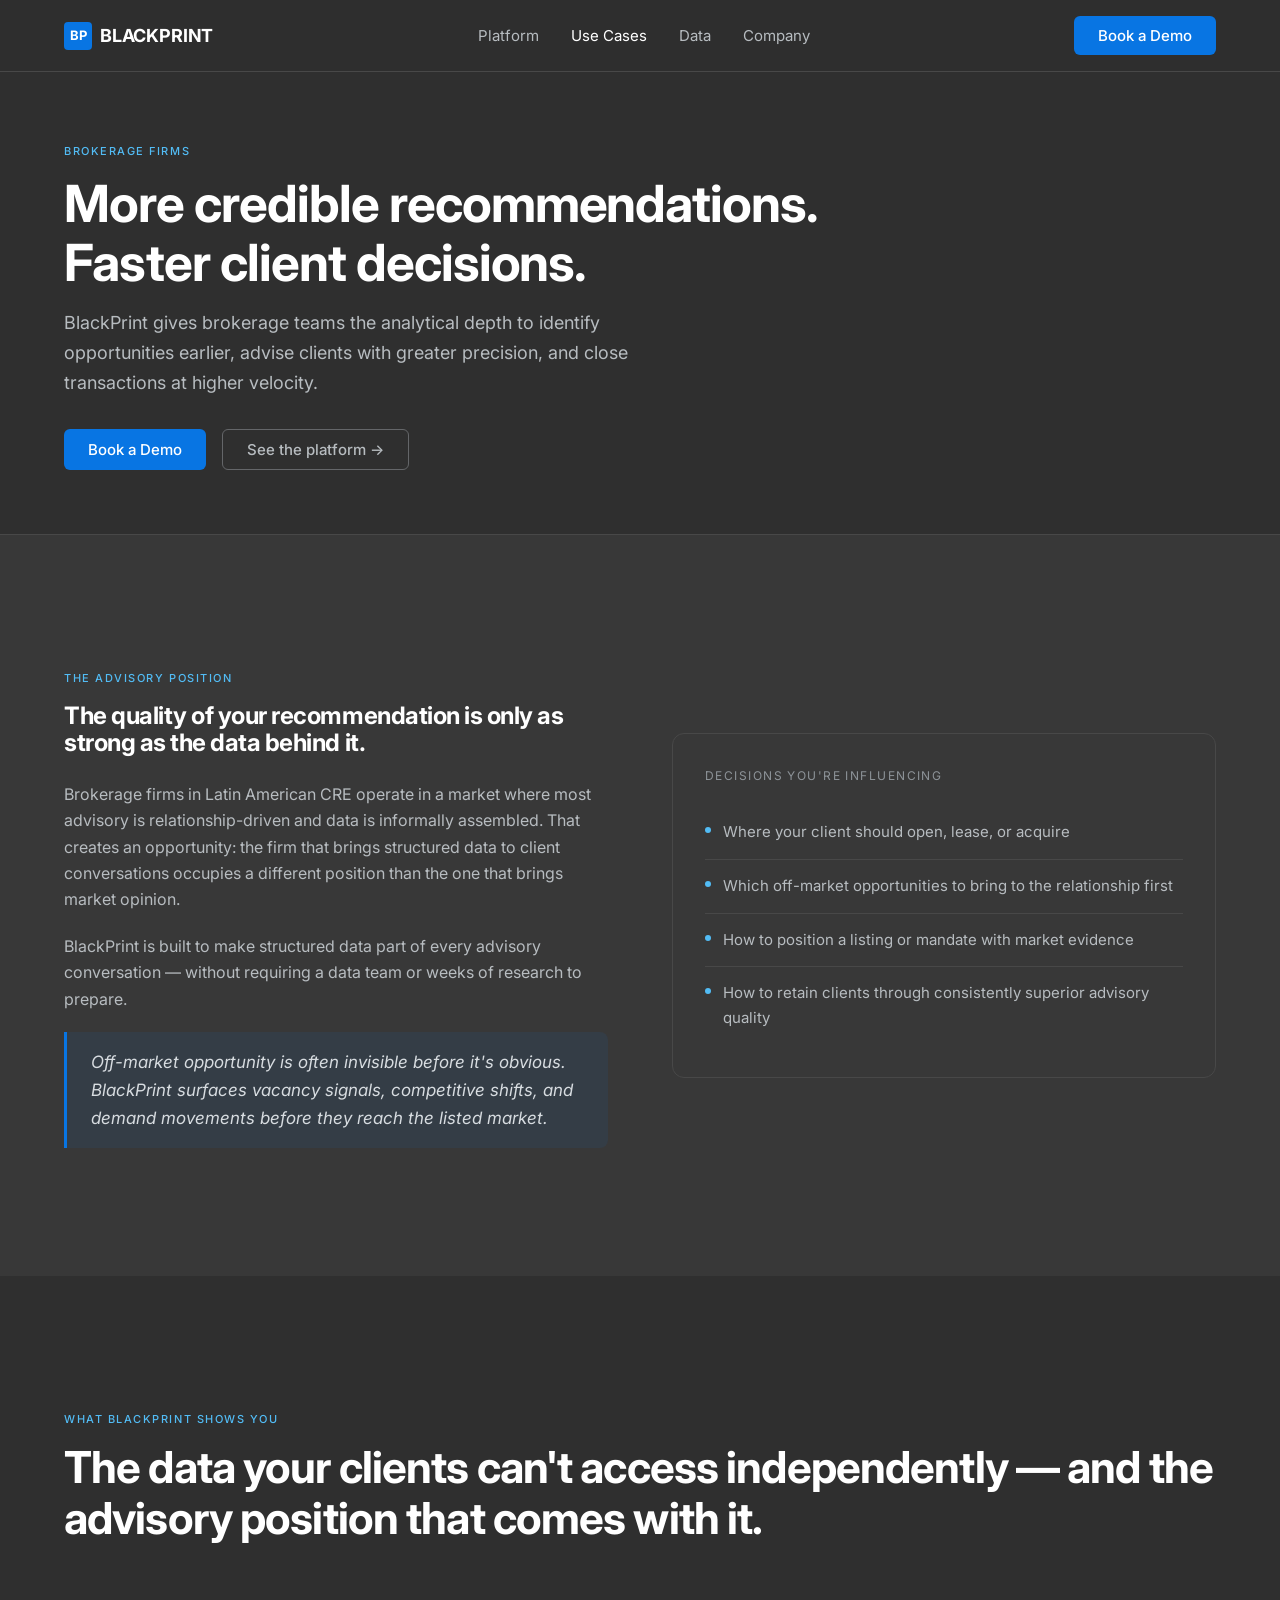
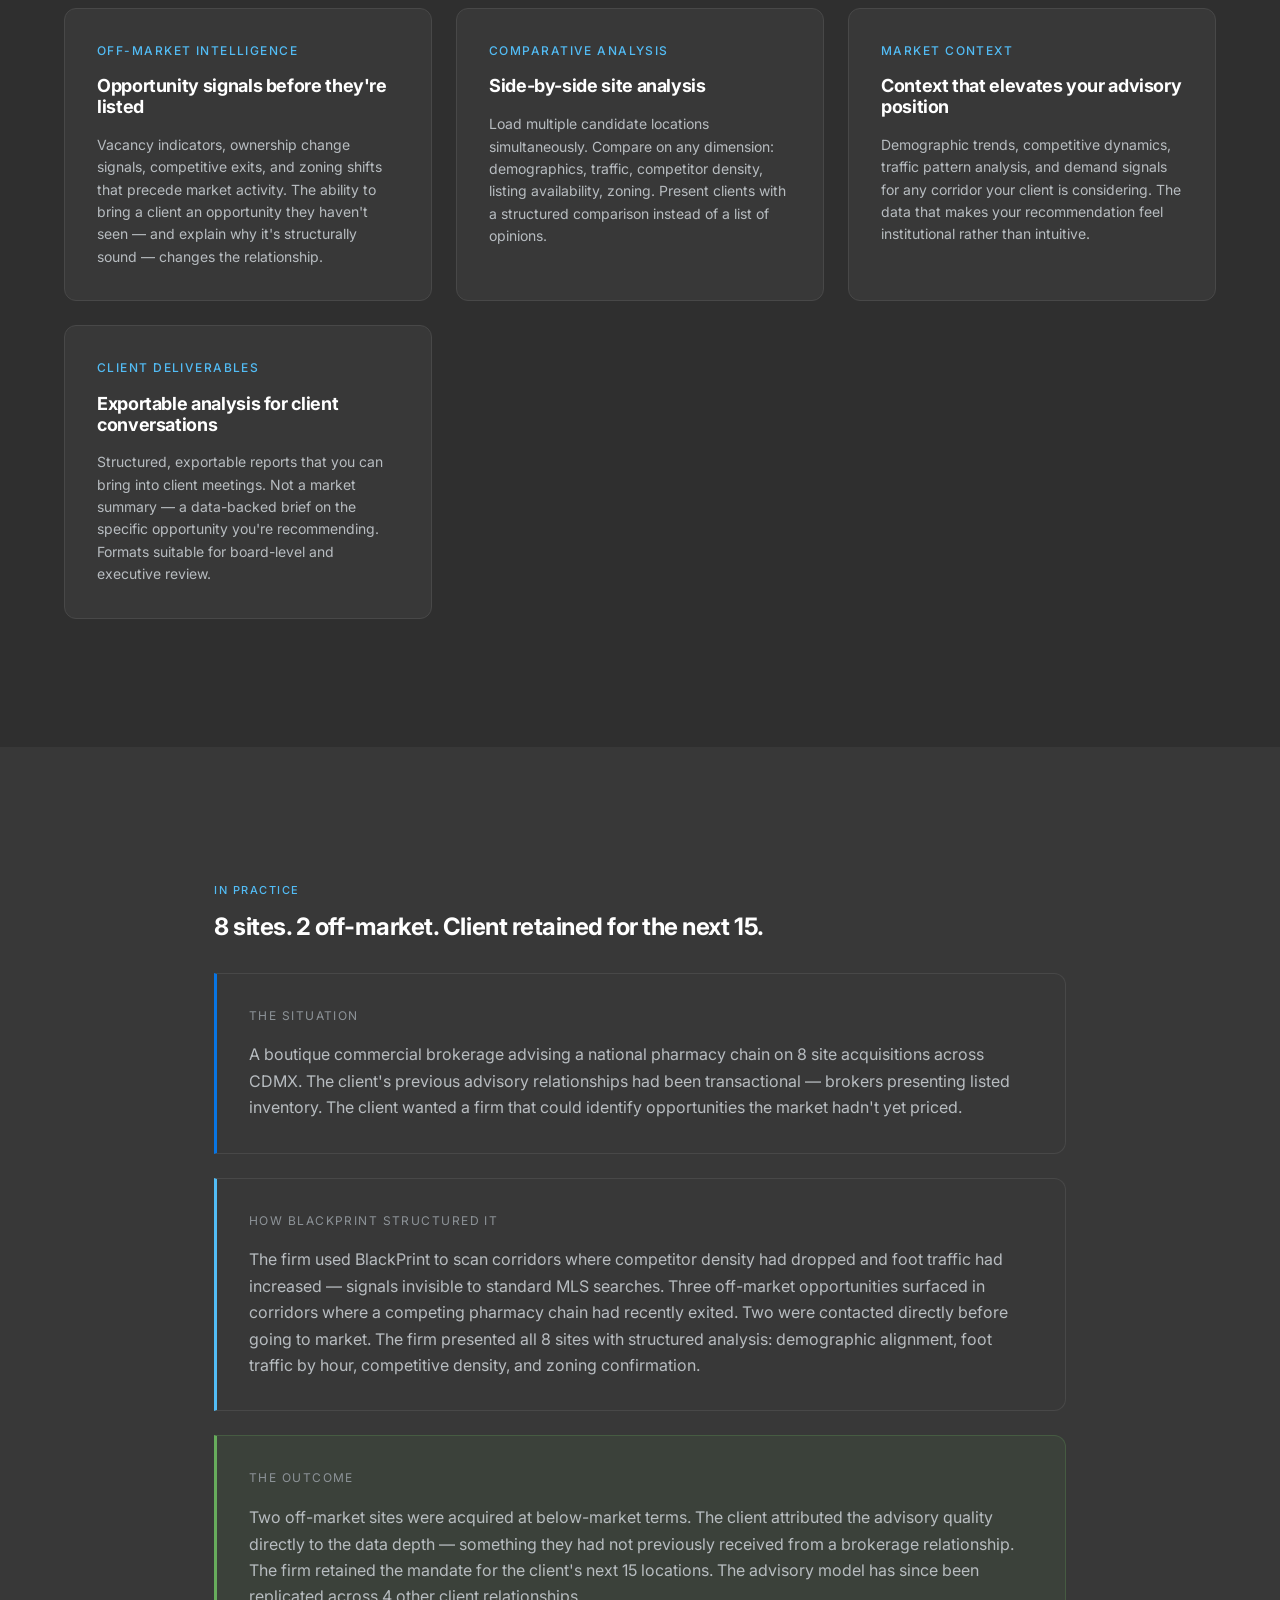
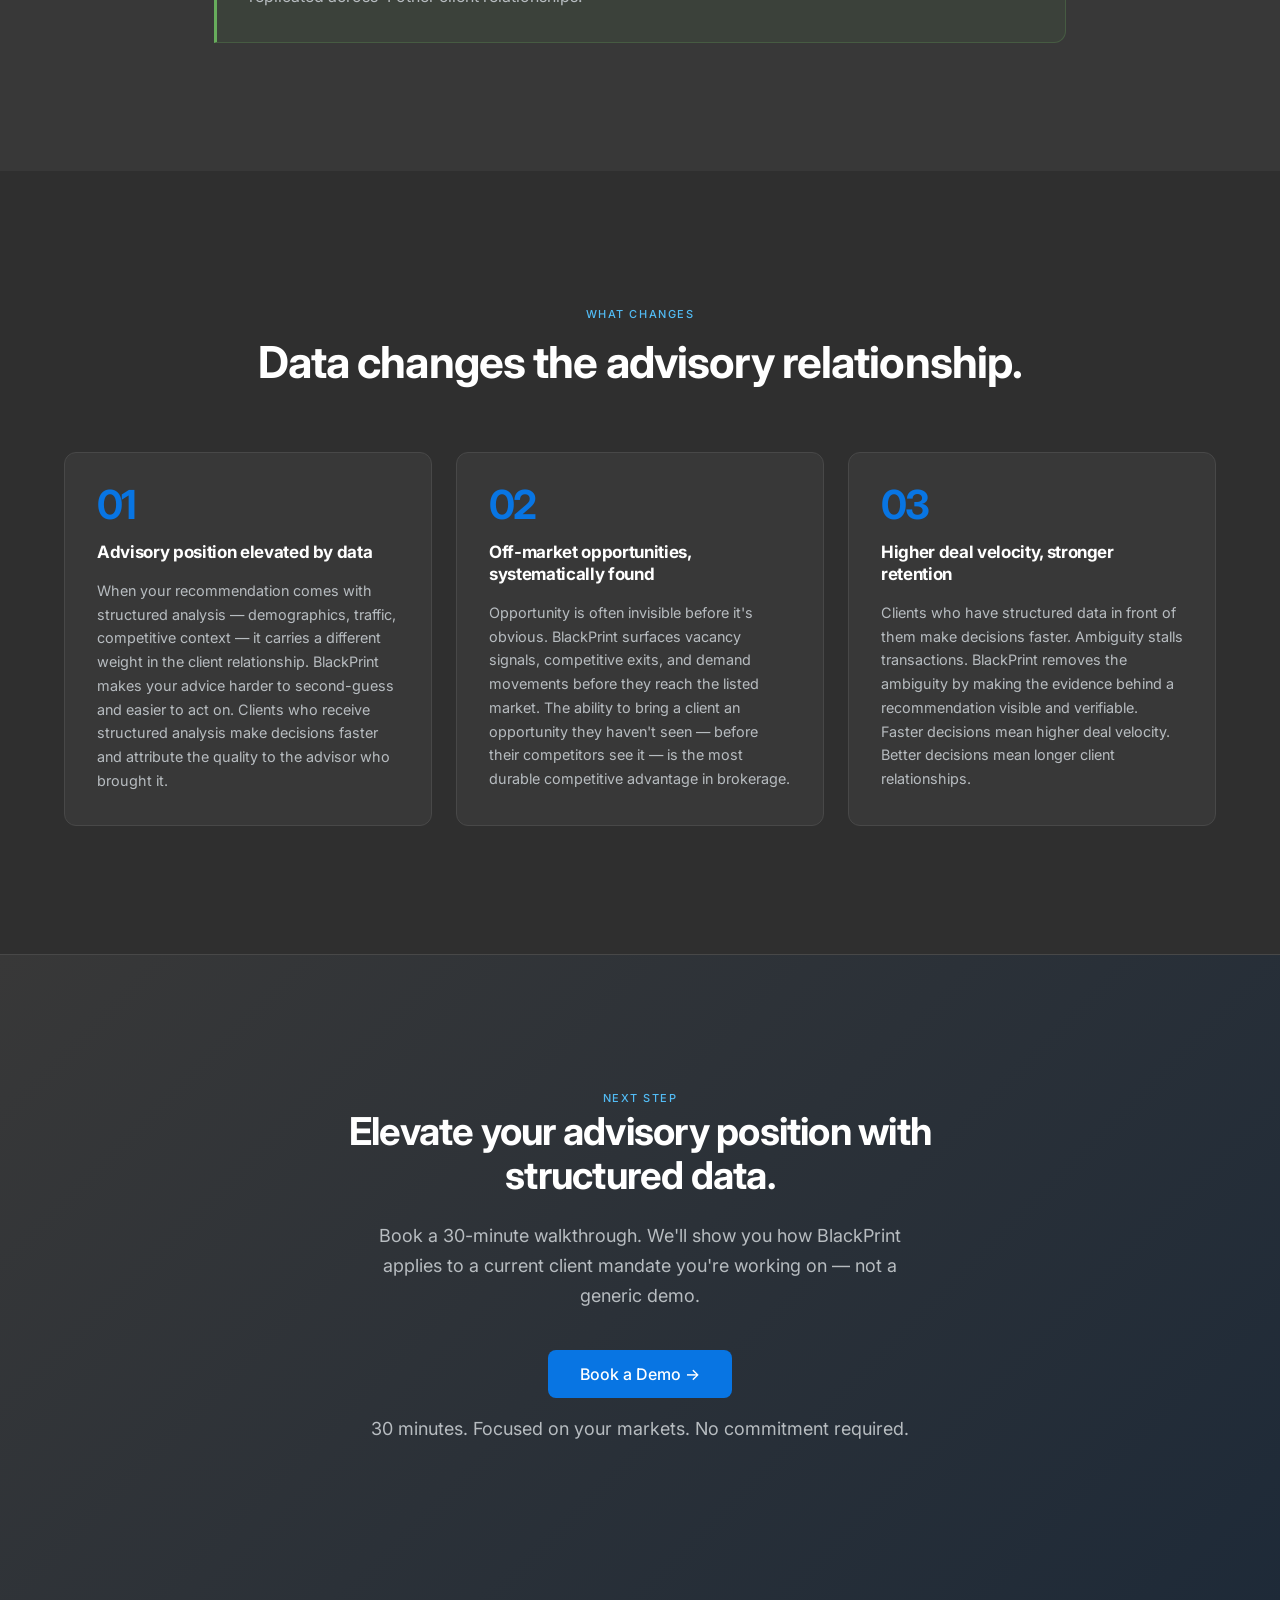
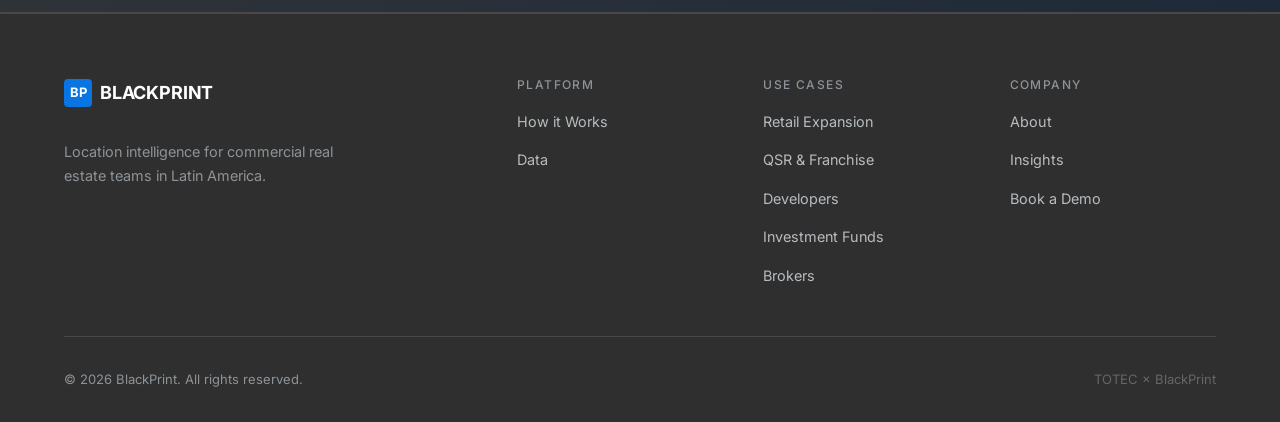
==== use-cases/brokers.html @ 5635d727 "Add remaining use-case pages, insights, and case studies - use-cases/funds.html: investment funds pa" ====
<!DOCTYPE html>
<html lang="en">
<head>
  <meta charset="UTF-8" />
  <meta name="viewport" content="width=device-width, initial-scale=1.0" />
  <title>Brokerage Firms — BlackPrint</title>
  <meta name="description" content="BlackPrint gives brokerage teams the analytical depth to identify opportunities earlier, advise clients with greater precision, and close deals faster." />
  <link rel="preconnect" href="https://fonts.googleapis.com" />
  <link rel="preconnect" href="https://fonts.gstatic.com" crossorigin />
  <link href="https://fonts.googleapis.com/css2?family=Inter:wght@400;500;700&display=swap" rel="stylesheet" />
  <link rel="stylesheet" href="../css/style.css" />
</head>
<body>

  <nav class="nav" id="nav">
    <div class="nav__inner">
      <a href="/" class="nav__logo"><div class="nav__logo-mark">BP</div>BLACKPRINT</a>
      <ul class="nav__links">
        <li><a href="../platform.html" class="nav__link">Platform</a></li>
        <li><a href="index.html" class="nav__link active">Use Cases</a></li>
        <li><a href="../data/index.html" class="nav__link">Data</a></li>
        <li><a href="../company/index.html" class="nav__link">Company</a></li>
      </ul>
      <div class="nav__cta"><a href="../demo.html" class="btn btn--primary">Book a Demo</a></div>
      <button class="nav__toggle" id="navToggle" aria-label="Toggle menu"><span></span><span></span><span></span></button>
    </div>
  </nav>

  <!-- PAGE HERO -->
  <section class="page-hero">
    <div class="container">
      <span class="eyebrow">Brokerage Firms</span>
      <h1>More credible recommendations.<br/>Faster client decisions.</h1>
      <p>BlackPrint gives brokerage teams the analytical depth to identify opportunities earlier, advise clients with greater precision, and close transactions at higher velocity.</p>
      <div style="margin-top:2rem;display:flex;gap:1rem;flex-wrap:wrap;">
        <a href="../demo.html" class="btn btn--primary">Book a Demo</a>
        <a href="../platform.html" class="btn btn--secondary">See the platform →</a>
      </div>
    </div>
  </section>

  <!-- THE DECISION -->
  <section class="section section--mid">
    <div class="container">
      <div class="gap-content">
        <div class="reveal">
          <span class="eyebrow">The Advisory Position</span>
          <h2 style="margin-top:0.75rem;margin-bottom:1.5rem;">The quality of your recommendation is only as strong as the data behind it.</h2>
          <p style="color:var(--depth-3);line-height:1.65;margin-bottom:1.25rem;">Brokerage firms in Latin American CRE operate in a market where most advisory is relationship-driven and data is informally assembled. That creates an opportunity: the firm that brings structured data to client conversations occupies a different position than the one that brings market opinion.</p>
          <p style="color:var(--depth-3);line-height:1.65;margin-bottom:1.25rem;">BlackPrint is built to make structured data part of every advisory conversation — without requiring a data team or weeks of research to prepare.</p>
          <div class="bridge-line">
            <p>Off-market opportunity is often invisible before it's obvious. BlackPrint surfaces vacancy signals, competitive shifts, and demand movements before they reach the listed market.</p>
          </div>
        </div>
        <div class="reveal">
          <div style="background:var(--depth-8);border:1px solid var(--depth-7);border-radius:12px;padding:var(--space-8);">
            <p style="font-size:0.75rem;letter-spacing:0.12em;text-transform:uppercase;color:var(--depth-5);margin-bottom:1.25rem;">Decisions you're influencing</p>
            <div style="display:flex;flex-direction:column;gap:0;">
              <div style="display:flex;align-items:flex-start;gap:0.75rem;padding:0.875rem 0;border-bottom:1px solid var(--depth-7);font-size:0.9375rem;color:var(--depth-3);"><span style="width:6px;height:6px;border-radius:50%;background:var(--blue-highlight);flex-shrink:0;margin-top:7px;display:block;"></span>Where your client should open, lease, or acquire</div>
              <div style="display:flex;align-items:flex-start;gap:0.75rem;padding:0.875rem 0;border-bottom:1px solid var(--depth-7);font-size:0.9375rem;color:var(--depth-3);"><span style="width:6px;height:6px;border-radius:50%;background:var(--blue-highlight);flex-shrink:0;margin-top:7px;display:block;"></span>Which off-market opportunities to bring to the relationship first</div>
              <div style="display:flex;align-items:flex-start;gap:0.75rem;padding:0.875rem 0;border-bottom:1px solid var(--depth-7);font-size:0.9375rem;color:var(--depth-3);"><span style="width:6px;height:6px;border-radius:50%;background:var(--blue-highlight);flex-shrink:0;margin-top:7px;display:block;"></span>How to position a listing or mandate with market evidence</div>
              <div style="display:flex;align-items:flex-start;gap:0.75rem;padding:0.875rem 0;font-size:0.9375rem;color:var(--depth-3);"><span style="width:6px;height:6px;border-radius:50%;background:var(--blue-highlight);flex-shrink:0;margin-top:7px;display:block;"></span>How to retain clients through consistently superior advisory quality</div>
            </div>
          </div>
        </div>
      </div>
    </div>
  </section>

  <!-- WHAT BLACKPRINT SHOWS -->
  <section class="section section--dark">
    <div class="container">
      <div class="section-header reveal">
        <span class="eyebrow">What BlackPrint Shows You</span>
        <h2>The data your clients can't access independently — and the advisory position that comes with it.</h2>
      </div>
      <div class="icp-cards">
        <div class="icp-card reveal">
          <div class="icp-card__role">Off-Market Intelligence</div>
          <h3>Opportunity signals before they're listed</h3>
          <p>Vacancy indicators, ownership change signals, competitive exits, and zoning shifts that precede market activity. The ability to bring a client an opportunity they haven't seen — and explain why it's structurally sound — changes the relationship.</p>
        </div>
        <div class="icp-card reveal">
          <div class="icp-card__role">Comparative Analysis</div>
          <h3>Side-by-side site analysis</h3>
          <p>Load multiple candidate locations simultaneously. Compare on any dimension: demographics, traffic, competitor density, listing availability, zoning. Present clients with a structured comparison instead of a list of opinions.</p>
        </div>
        <div class="icp-card reveal">
          <div class="icp-card__role">Market Context</div>
          <h3>Context that elevates your advisory position</h3>
          <p>Demographic trends, competitive dynamics, traffic pattern analysis, and demand signals for any corridor your client is considering. The data that makes your recommendation feel institutional rather than intuitive.</p>
        </div>
        <div class="icp-card reveal">
          <div class="icp-card__role">Client Deliverables</div>
          <h3>Exportable analysis for client conversations</h3>
          <p>Structured, exportable reports that you can bring into client meetings. Not a market summary — a data-backed brief on the specific opportunity you're recommending. Formats suitable for board-level and executive review.</p>
        </div>
      </div>
    </div>
  </section>

  <!-- SCENARIO -->
  <section class="section section--mid">
    <div class="container" style="max-width:900px;">
      <div class="reveal">
        <span class="eyebrow">In Practice</span>
        <h2 style="margin-top:0.75rem;margin-bottom:2rem;">8 sites. 2 off-market. Client retained for the next 15.</h2>
        <div style="background:var(--depth-8);border:1px solid var(--depth-7);border-left:3px solid var(--blue-primary);border-radius:0 12px 12px 0;padding:var(--space-8);margin-bottom:var(--space-6);">
          <p style="font-size:0.75rem;letter-spacing:0.12em;text-transform:uppercase;color:var(--depth-5);margin-bottom:1rem;">The situation</p>
          <p style="color:var(--depth-3);line-height:1.65;">A boutique commercial brokerage advising a national pharmacy chain on 8 site acquisitions across CDMX. The client's previous advisory relationships had been transactional — brokers presenting listed inventory. The client wanted a firm that could identify opportunities the market hadn't yet priced.</p>
        </div>
        <div style="background:var(--depth-8);border:1px solid var(--depth-7);border-left:3px solid var(--blue-highlight);border-radius:0 12px 12px 0;padding:var(--space-8);margin-bottom:var(--space-6);">
          <p style="font-size:0.75rem;letter-spacing:0.12em;text-transform:uppercase;color:var(--depth-5);margin-bottom:1rem;">How BlackPrint structured it</p>
          <p style="color:var(--depth-3);line-height:1.65;">The firm used BlackPrint to scan corridors where competitor density had dropped and foot traffic had increased — signals invisible to standard MLS searches. Three off-market opportunities surfaced in corridors where a competing pharmacy chain had recently exited. Two were contacted directly before going to market. The firm presented all 8 sites with structured analysis: demographic alignment, foot traffic by hour, competitive density, and zoning confirmation.</p>
        </div>
        <div style="background:rgba(103,172,92,0.08);border:1px solid rgba(103,172,92,0.25);border-left:3px solid #67AC5C;border-radius:0 12px 12px 0;padding:var(--space-8);">
          <p style="font-size:0.75rem;letter-spacing:0.12em;text-transform:uppercase;color:var(--depth-5);margin-bottom:1rem;">The outcome</p>
          <p style="color:var(--depth-3);line-height:1.65;">Two off-market sites were acquired at below-market terms. The client attributed the advisory quality directly to the data depth — something they had not previously received from a brokerage relationship. The firm retained the mandate for the client's next 15 locations. The advisory model has since been replicated across 4 other client relationships.</p>
        </div>
      </div>
    </div>
  </section>

  <!-- OUTCOMES -->
  <section class="section section--dark">
    <div class="container">
      <div class="section-header section-header--center reveal">
        <span class="eyebrow">What Changes</span>
        <h2>Data changes the advisory relationship.</h2>
      </div>
      <div class="outcome-blocks">
        <div class="outcome-block reveal">
          <div class="outcome-block__num">01</div>
          <h3>Advisory position elevated by data</h3>
          <p>When your recommendation comes with structured analysis — demographics, traffic, competitive context — it carries a different weight in the client relationship. BlackPrint makes your advice harder to second-guess and easier to act on. Clients who receive structured analysis make decisions faster and attribute the quality to the advisor who brought it.</p>
        </div>
        <div class="outcome-block reveal">
          <div class="outcome-block__num">02</div>
          <h3>Off-market opportunities, systematically found</h3>
          <p>Opportunity is often invisible before it's obvious. BlackPrint surfaces vacancy signals, competitive exits, and demand movements before they reach the listed market. The ability to bring a client an opportunity they haven't seen — before their competitors see it — is the most durable competitive advantage in brokerage.</p>
        </div>
        <div class="outcome-block reveal">
          <div class="outcome-block__num">03</div>
          <h3>Higher deal velocity, stronger retention</h3>
          <p>Clients who have structured data in front of them make decisions faster. Ambiguity stalls transactions. BlackPrint removes the ambiguity by making the evidence behind a recommendation visible and verifiable. Faster decisions mean higher deal velocity. Better decisions mean longer client relationships.</p>
        </div>
      </div>
    </div>
  </section>

  <!-- FINAL CTA -->
  <section class="final-cta">
    <div class="container">
      <div class="reveal">
        <span class="eyebrow">Next Step</span>
        <h2>Elevate your advisory position with structured data.</h2>
        <p>Book a 30-minute walkthrough. We'll show you how BlackPrint applies to a current client mandate you're working on — not a generic demo.</p>
        <div class="final-cta__actions">
          <a href="../demo.html" class="btn btn--primary btn--lg">Book a Demo →</a>
          <p class="final-cta__note">30 minutes. Focused on your markets. No commitment required.</p>
        </div>
      </div>
    </div>
  </section>

  <!-- FOOTER -->
  <footer class="footer">
    <div class="container">
      <div class="footer__grid">
        <div class="footer__brand">
          <a href="/" class="nav__logo" style="margin-bottom:1rem;display:inline-flex;"><div class="nav__logo-mark">BP</div>BLACKPRINT</a>
          <p>Location intelligence for commercial real estate teams in Latin America.</p>
        </div>
        <div class="footer__col"><h4>Platform</h4><ul><li><a href="../platform.html">How it Works</a></li><li><a href="../data/index.html">Data</a></li></ul></div>
        <div class="footer__col"><h4>Use Cases</h4><ul><li><a href="retail.html">Retail Expansion</a></li><li><a href="qsr.html">QSR &amp; Franchise</a></li><li><a href="developers.html">Developers</a></li><li><a href="funds.html">Investment Funds</a></li><li><a href="brokers.html">Brokers</a></li></ul></div>
        <div class="footer__col"><h4>Company</h4><ul><li><a href="../company/index.html">About</a></li><li><a href="../insights/index.html">Insights</a></li><li><a href="../demo.html">Book a Demo</a></li></ul></div>
      </div>
      <div class="footer__bottom"><p>© 2026 BlackPrint. All rights reserved.</p><p style="color:var(--depth-6);">TOTEC × BlackPrint</p></div>
    </div>
  </footer>

  <script src="../js/main.js"></script>
</body>
</html>
---- css/style.css ----
/* ============================================
   BLACKPRINT — DESIGN SYSTEM
   TOTEC × BlackPrint | 2026
   ============================================ */

/* --- 1. CUSTOM PROPERTIES ------------------- */
:root {
  /* Shades */
  --depth-9: #2F2F2F;
  --depth-8: #383838;
  --depth-7: #484848;
  --depth-6: #646669;
  --depth-5: #8D9398;
  --depth-3: #B7BCC0;
  --depth-1: #D7DCE0;
  --on-primary: #FFFFFF;
  --on-secondary: #231F20;

  /* Accents */
  --blue-primary: #0875E3;
  --blue-highlight: #52BCF5;
  --pink-primary: #FE2B7C;
  --pink-highlight: #FF9E9E;

  /* Map Colors */
  --map-turquoise: #00BCD4;
  --map-lavender: #A8B0F2;
  --map-purple: #7E57C2;
  --map-blue: #6176F8;
  --map-lime: #C0CA33;
  --map-green: #43A047;
  --map-yellow: #FBC02D;
  --map-orange: #FF6F61;
  --map-red: #FF4F4F;

  /* Performance */
  --class-ab: #67AC5C;
  --class-e: #ED6337;

  /* Typography */
  --font-sans: 'Inter', -apple-system, BlinkMacSystemFont, 'Segoe UI', sans-serif;
  --weight-bold: 700;
  --weight-medium: 500;
  --weight-regular: 400;

  /* Spacing */
  --space-1: 0.25rem;
  --space-2: 0.5rem;
  --space-3: 0.75rem;
  --space-4: 1rem;
  --space-6: 1.5rem;
  --space-8: 2rem;
  --space-10: 2.5rem;
  --space-12: 3rem;
  --space-16: 4rem;
  --space-20: 5rem;
  --space-24: 6rem;
  --space-32: 8rem;

  /* Layout */
  --max-width: 1200px;
  --nav-height: 72px;
}

/* --- 2. RESET & BASE ----------------------- */
*, *::before, *::after {
  box-sizing: border-box;
  margin: 0;
  padding: 0;
}

html {
  scroll-behavior: smooth;
  font-size: 16px;
}

body {
  font-family: var(--font-sans);
  font-weight: var(--weight-regular);
  background-color: var(--depth-9);
  color: var(--on-primary);
  line-height: 1.65;
  -webkit-font-smoothing: antialiased;
  -moz-osx-font-smoothing: grayscale;
  overflow-x: hidden;
}

img, svg { display: block; max-width: 100%; }

a {
  color: inherit;
  text-decoration: none;
}

ul { list-style: none; }

/* --- 3. TYPOGRAPHY -------------------------- */
h1, h2, h3, h4, h5, h6 {
  font-weight: var(--weight-bold);
  line-height: 1.15;
  letter-spacing: -0.02em;
}

.eyebrow {
  font-weight: var(--weight-medium);
  font-size: 11px;
  letter-spacing: 0.14em;
  text-transform: uppercase;
  color: var(--blue-highlight);
}

.body-large {
  font-size: 1.125rem;
  line-height: 1.7;
}

.body-small {
  font-size: 0.875rem;
  line-height: 1.6;
}

/* --- 4. LAYOUT ------------------------------ */
.container {
  max-width: var(--max-width);
  margin: 0 auto;
  padding: 0 var(--space-6);
}

.section {
  padding: var(--space-32) 0;
}

.section--dark {
  background-color: var(--depth-9);
}

.section--mid {
  background-color: var(--depth-8);
}

.section--card {
  background-color: var(--depth-7);
}

.grid-2 {
  display: grid;
  grid-template-columns: repeat(2, 1fr);
  gap: var(--space-8);
}

.grid-3 {
  display: grid;
  grid-template-columns: repeat(3, 1fr);
  gap: var(--space-6);
}

.grid-4 {
  display: grid;
  grid-template-columns: repeat(4, 1fr);
  gap: var(--space-6);
}

/* --- 5. NAVIGATION -------------------------- */
.nav {
  position: fixed;
  top: 0;
  left: 0;
  right: 0;
  z-index: 100;
  height: var(--nav-height);
  background-color: rgba(47, 47, 47, 0.92);
  backdrop-filter: blur(12px);
  -webkit-backdrop-filter: blur(12px);
  border-bottom: 1px solid var(--depth-7);
  transition: background-color 0.3s ease, border-color 0.3s ease;
}

.nav--scrolled {
  background-color: rgba(47, 47, 47, 0.98);
  border-bottom-color: var(--depth-6);
}

.nav__inner {
  max-width: var(--max-width);
  margin: 0 auto;
  padding: 0 var(--space-6);
  height: 100%;
  display: flex;
  align-items: center;
  justify-content: space-between;
  gap: var(--space-8);
}

.nav__logo {
  display: flex;
  align-items: center;
  gap: var(--space-2);
  font-weight: var(--weight-bold);
  font-size: 1.125rem;
  letter-spacing: -0.01em;
  color: var(--on-primary);
  flex-shrink: 0;
}

.nav__logo-mark {
  width: 28px;
  height: 28px;
  background: var(--blue-primary);
  border-radius: 4px;
  display: flex;
  align-items: center;
  justify-content: center;
  font-size: 13px;
  font-weight: 700;
  color: #fff;
  letter-spacing: 0;
}

.nav__links {
  display: flex;
  align-items: center;
  gap: var(--space-8);
}

.nav__link {
  font-size: 0.9375rem;
  color: var(--depth-3);
  transition: color 0.2s;
  white-space: nowrap;
}

.nav__link:hover { color: var(--on-primary); }
.nav__link.active { color: var(--on-primary); }

.nav__cta {
  flex-shrink: 0;
}

/* Mobile menu toggle */
.nav__toggle {
  display: none;
  flex-direction: column;
  gap: 5px;
  cursor: pointer;
  padding: var(--space-2);
  background: none;
  border: none;
}

.nav__toggle span {
  display: block;
  width: 22px;
  height: 2px;
  background: var(--on-primary);
  border-radius: 1px;
  transition: transform 0.3s, opacity 0.3s;
}

.nav--open .nav__toggle span:nth-child(1) { transform: translateY(7px) rotate(45deg); }
.nav--open .nav__toggle span:nth-child(2) { opacity: 0; }
.nav--open .nav__toggle span:nth-child(3) { transform: translateY(-7px) rotate(-45deg); }

/* --- 6. BUTTONS ----------------------------- */
.btn {
  display: inline-flex;
  align-items: center;
  gap: var(--space-2);
  padding: 0.75rem 1.5rem;
  font-family: var(--font-sans);
  font-weight: var(--weight-medium);
  font-size: 0.9375rem;
  line-height: 1;
  border-radius: 6px;
  border: none;
  cursor: pointer;
  transition: background-color 0.2s, color 0.2s, transform 0.15s, box-shadow 0.2s;
  white-space: nowrap;
  text-decoration: none;
}

.btn:active { transform: scale(0.98); }

.btn--primary {
  background-color: var(--blue-primary);
  color: var(--on-primary);
}

.btn--primary:hover {
  background-color: #0669cc;
  box-shadow: 0 4px 20px rgba(8, 117, 227, 0.35);
}

.btn--secondary {
  background-color: transparent;
  color: var(--depth-3);
  border: 1px solid var(--depth-6);
}

.btn--secondary:hover {
  border-color: var(--depth-3);
  color: var(--on-primary);
}

.btn--ghost {
  background-color: transparent;
  color: var(--blue-highlight);
  padding-left: 0;
  padding-right: 0;
}

.btn--ghost:hover { color: var(--on-primary); }

.btn--lg {
  padding: 1rem 2rem;
  font-size: 1rem;
  border-radius: 8px;
}

.btn--sm {
  padding: 0.5rem 1rem;
  font-size: 0.875rem;
}

.btn svg {
  width: 16px;
  height: 16px;
  flex-shrink: 0;
}

/* --- 7. HERO SECTION ------------------------ */
.hero {
  position: relative;
  min-height: 100vh;
  display: flex;
  align-items: center;
  overflow: hidden;
  background-color: var(--depth-9);
  padding-top: var(--nav-height);
}

.hero__bg {
  position: absolute;
  inset: 0;
  z-index: 0;
}

.hero__map {
  position: absolute;
  inset: 0;
  opacity: 0.55;
}

.hero__gradient {
  position: absolute;
  inset: 0;
  background: linear-gradient(
    135deg,
    rgba(47, 47, 47, 0.95) 0%,
    rgba(47, 47, 47, 0.6) 50%,
    rgba(47, 47, 47, 0.85) 100%
  );
}

.hero__content {
  position: relative;
  z-index: 1;
  max-width: 780px;
}

.hero__eyebrow {
  margin-bottom: var(--space-6);
}

.hero__headline {
  font-size: clamp(2.5rem, 5vw, 4rem);
  font-weight: 700;
  line-height: 1.1;
  letter-spacing: -0.03em;
  color: var(--on-primary);
  margin-bottom: var(--space-6);
}

.hero__headline em {
  color: var(--blue-highlight);
  font-style: normal;
}

.hero__subheadline {
  font-size: clamp(1rem, 2vw, 1.2rem);
  color: var(--depth-3);
  line-height: 1.65;
  max-width: 600px;
  margin-bottom: var(--space-10);
}

.hero__ctas {
  display: flex;
  align-items: center;
  gap: var(--space-4);
  flex-wrap: wrap;
}

/* --- 8. MAP VISUALIZATION ------------------- */
.map-visual {
  position: relative;
  width: 100%;
  height: 100%;
}

.map-canvas {
  width: 100%;
  height: 100%;
}

/* Pin animation */
@keyframes pinDrop {
  from { transform: translateY(-20px) scale(0.8); opacity: 0; }
  to { transform: translateY(0) scale(1); opacity: 1; }
}

@keyframes pulse {
  0%, 100% { opacity: 0.6; transform: scale(1); }
  50% { opacity: 0.9; transform: scale(1.05); }
}

@keyframes fadeInLayer {
  from { opacity: 0; }
  to { opacity: 1; }
}

.map-pin {
  animation: pinDrop 0.4s ease-out forwards;
}

.map-layer {
  animation: fadeInLayer 1.2s ease-out forwards;
}

/* --- 9. SECTION HEADINGS ------------------- */
.section-header {
  margin-bottom: var(--space-16);
}

.section-header--center {
  text-align: center;
}

.section-header h2 {
  font-size: clamp(1.875rem, 3.5vw, 2.75rem);
  color: var(--on-primary);
  margin-top: var(--space-3);
  margin-bottom: var(--space-4);
}

.section-header p {
  font-size: 1.125rem;
  color: var(--depth-3);
  max-width: 620px;
}

.section-header--center p {
  margin: 0 auto;
}

/* --- 10. PROBLEM SECTION -------------------- */
.problem-cards {
  display: grid;
  grid-template-columns: repeat(3, 1fr);
  gap: var(--space-6);
  margin-bottom: var(--space-12);
}

.problem-card {
  background-color: var(--depth-8);
  border: 1px solid var(--depth-7);
  border-radius: 12px;
  padding: var(--space-8);
  transition: border-color 0.2s, transform 0.2s;
}

.problem-card:hover {
  border-color: var(--depth-5);
  transform: translateY(-2px);
}

.problem-card__number {
  font-size: 0.75rem;
  font-weight: var(--weight-medium);
  letter-spacing: 0.14em;
  color: var(--blue-highlight);
  text-transform: uppercase;
  margin-bottom: var(--space-4);
}

.problem-card h3 {
  font-size: 1.1875rem;
  color: var(--on-primary);
  margin-bottom: var(--space-4);
  line-height: 1.3;
}

.problem-card p {
  color: var(--depth-3);
  font-size: 0.9375rem;
  line-height: 1.65;
}

.bridge-line {
  border-left: 3px solid var(--blue-primary);
  padding: var(--space-4) var(--space-6);
  background-color: rgba(8, 117, 227, 0.08);
  border-radius: 0 8px 8px 0;
}

.bridge-line p {
  font-size: 1.0625rem;
  color: var(--depth-1);
  font-style: italic;
}

/* --- 11. GAP SECTION ------------------------ */
.gap-content {
  display: grid;
  grid-template-columns: 1fr 1fr;
  gap: var(--space-16);
  align-items: center;
}

.gap-visual {
  position: relative;
}

.gap-boxes {
  display: grid;
  grid-template-columns: 1fr 1fr;
  gap: var(--space-3);
}

.gap-box {
  background-color: var(--depth-7);
  border: 1px solid var(--depth-6);
  border-radius: 8px;
  padding: var(--space-4);
  font-size: 0.8125rem;
  color: var(--depth-3);
  display: flex;
  align-items: center;
  gap: var(--space-2);
}

.gap-box__icon {
  width: 8px;
  height: 8px;
  border-radius: 50%;
  background: var(--depth-5);
  flex-shrink: 0;
}

.gap-arrow {
  display: flex;
  justify-content: center;
  align-items: center;
  padding: var(--space-4);
  grid-column: 1 / -1;
  color: var(--blue-highlight);
  font-size: 1.5rem;
}

.gap-unified {
  background: linear-gradient(135deg, rgba(8, 117, 227, 0.15), rgba(82, 188, 245, 0.1));
  border: 1px solid rgba(82, 188, 245, 0.3);
  border-radius: 12px;
  padding: var(--space-6);
  text-align: center;
  grid-column: 1 / -1;
}

.gap-unified strong {
  display: block;
  color: var(--blue-highlight);
  font-size: 0.875rem;
  letter-spacing: 0.1em;
  text-transform: uppercase;
  margin-bottom: var(--space-2);
}

.gap-unified p {
  color: var(--depth-1);
  font-size: 0.9375rem;
}

/* --- 12. SYSTEM SECTION -------------------- */
.workflow-steps {
  display: grid;
  grid-template-columns: repeat(3, 1fr);
  gap: var(--space-6);
  margin-bottom: var(--space-12);
}

.workflow-step {
  position: relative;
}

.workflow-step__connector {
  display: none;
}

.workflow-step__num {
  font-size: 0.75rem;
  font-weight: var(--weight-medium);
  letter-spacing: 0.14em;
  color: var(--blue-highlight);
  text-transform: uppercase;
  margin-bottom: var(--space-4);
}

.workflow-step__title {
  font-size: 1.375rem;
  color: var(--on-primary);
  margin-bottom: var(--space-4);
  padding-bottom: var(--space-4);
  border-bottom: 1px solid var(--depth-7);
}

.workflow-step p {
  color: var(--depth-3);
  font-size: 0.9375rem;
  line-height: 1.65;
}

.system-callout {
  display: flex;
  align-items: center;
  justify-content: space-between;
  gap: var(--space-8);
  background: linear-gradient(135deg, var(--depth-8), var(--depth-7));
  border: 1px solid var(--depth-6);
  border-radius: 12px;
  padding: var(--space-8) var(--space-10);
}

.system-callout__flow {
  display: flex;
  align-items: center;
  gap: var(--space-4);
  flex-wrap: wrap;
}

.system-callout__flow span {
  font-size: 1.125rem;
  font-weight: var(--weight-bold);
  color: var(--on-primary);
}

.system-callout__flow .arrow {
  color: var(--blue-highlight);
  font-size: 1.25rem;
}

.system-callout__desc {
  font-size: 0.875rem;
  color: var(--depth-5);
  max-width: 360px;
  text-align: right;
  font-style: italic;
}

/* --- 13. USE CASES / ICP SECTION ----------- */
.icp-tabs {
  display: flex;
  gap: var(--space-2);
  margin-bottom: var(--space-8);
  flex-wrap: wrap;
}

.icp-tab {
  padding: 0.5rem 1.125rem;
  border-radius: 6px;
  border: 1px solid var(--depth-6);
  background: transparent;
  color: var(--depth-3);
  font-family: var(--font-sans);
  font-size: 0.875rem;
  font-weight: var(--weight-medium);
  cursor: pointer;
  transition: all 0.2s;
}

.icp-tab:hover {
  border-color: var(--depth-3);
  color: var(--on-primary);
}

.icp-tab.active {
  background: var(--blue-primary);
  border-color: var(--blue-primary);
  color: var(--on-primary);
}

.icp-cards {
  display: grid;
  grid-template-columns: repeat(auto-fit, minmax(280px, 1fr));
  gap: var(--space-6);
}

.icp-card {
  background-color: var(--depth-8);
  border: 1px solid var(--depth-7);
  border-radius: 12px;
  padding: var(--space-8);
  display: flex;
  flex-direction: column;
  gap: var(--space-4);
  transition: border-color 0.2s, transform 0.2s;
  cursor: pointer;
}

.icp-card:hover {
  border-color: var(--blue-primary);
  transform: translateY(-2px);
}

.icp-card__role {
  font-size: 0.75rem;
  font-weight: var(--weight-medium);
  letter-spacing: 0.12em;
  text-transform: uppercase;
  color: var(--blue-highlight);
}

.icp-card h3 {
  font-size: 1.125rem;
  color: var(--on-primary);
}

.icp-card__section-label {
  font-size: 0.75rem;
  font-weight: var(--weight-medium);
  letter-spacing: 0.1em;
  text-transform: uppercase;
  color: var(--depth-5);
  margin-top: var(--space-2);
}

.icp-card p {
  font-size: 0.875rem;
  color: var(--depth-3);
  line-height: 1.6;
}

.icp-card .outcome {
  margin-top: auto;
  padding-top: var(--space-4);
  border-top: 1px solid var(--depth-7);
}

.icp-card .outcome p {
  color: var(--depth-1);
  font-size: 0.875rem;
  font-weight: var(--weight-medium);
}

.icp-card .btn {
  margin-top: var(--space-2);
}

/* --- 14. OUTCOMES SECTION ------------------ */
.outcome-blocks {
  display: grid;
  grid-template-columns: repeat(3, 1fr);
  gap: var(--space-6);
}

.outcome-block {
  padding: var(--space-8);
  border-radius: 12px;
  background-color: var(--depth-8);
  border: 1px solid var(--depth-7);
}

.outcome-block__num {
  font-size: 2.5rem;
  font-weight: var(--weight-bold);
  color: var(--blue-primary);
  letter-spacing: -0.04em;
  margin-bottom: var(--space-4);
  line-height: 1;
}

.outcome-block h3 {
  font-size: 1.0625rem;
  color: var(--on-primary);
  margin-bottom: var(--space-4);
  line-height: 1.3;
}

.outcome-block p {
  font-size: 0.9rem;
  color: var(--depth-3);
  line-height: 1.65;
}

/* --- 15. CREDIBILITY SECTION --------------- */
.credibility-pillars {
  display: grid;
  grid-template-columns: repeat(3, 1fr);
  gap: var(--space-6);
  margin-bottom: var(--space-12);
}

.credibility-pillar {
  padding: var(--space-8);
}

.credibility-pillar__icon {
  width: 40px;
  height: 40px;
  border-radius: 8px;
  background: rgba(8, 117, 227, 0.15);
  display: flex;
  align-items: center;
  justify-content: center;
  margin-bottom: var(--space-6);
  color: var(--blue-highlight);
}

.credibility-pillar h3 {
  font-size: 1.125rem;
  color: var(--on-primary);
  margin-bottom: var(--space-4);
}

.credibility-pillar p {
  font-size: 0.9375rem;
  color: var(--depth-3);
  line-height: 1.65;
}

.quote-block {
  border-top: 1px solid var(--depth-7);
  padding-top: var(--space-12);
  text-align: center;
}

.quote-block blockquote {
  font-size: clamp(1rem, 2vw, 1.25rem);
  color: var(--depth-1);
  font-style: italic;
  line-height: 1.6;
  max-width: 680px;
  margin: 0 auto var(--space-4);
}

.quote-block cite {
  font-size: 0.875rem;
  color: var(--depth-5);
  font-style: normal;
}

/* Data stat callout */
.data-stat {
  display: flex;
  align-items: center;
  gap: var(--space-3);
  padding: var(--space-4) var(--space-6);
  background: rgba(82, 188, 245, 0.08);
  border: 1px solid rgba(82, 188, 245, 0.2);
  border-radius: 8px;
  margin-bottom: var(--space-8);
  width: fit-content;
}

.data-stat__num {
  font-size: 1.75rem;
  font-weight: var(--weight-bold);
  color: var(--blue-highlight);
  letter-spacing: -0.04em;
}

.data-stat__label {
  font-size: 0.875rem;
  color: var(--depth-3);
}

/* --- 16. FINAL CTA SECTION ----------------- */
.final-cta {
  background: linear-gradient(135deg, var(--depth-8) 0%, #1e2a38 100%);
  border-top: 1px solid var(--depth-7);
  border-bottom: 1px solid var(--depth-7);
  text-align: center;
  padding: var(--space-32) 0;
}

.final-cta h2 {
  font-size: clamp(1.75rem, 3vw, 2.5rem);
  color: var(--on-primary);
  margin-bottom: var(--space-6);
  max-width: 700px;
  margin-left: auto;
  margin-right: auto;
}

.final-cta p {
  font-size: 1.125rem;
  color: var(--depth-3);
  max-width: 560px;
  margin: 0 auto var(--space-10);
  line-height: 1.65;
}

.final-cta__actions {
  display: flex;
  flex-direction: column;
  align-items: center;
  gap: var(--space-4);
}

.final-cta__note {
  font-size: 0.875rem;
  color: var(--depth-5);
}

/* --- 17. FOOTER ----------------------------- */
.footer {
  background-color: var(--depth-9);
  border-top: 1px solid var(--depth-7);
  padding: var(--space-16) 0 var(--space-8);
}

.footer__grid {
  display: grid;
  grid-template-columns: 2fr 1fr 1fr 1fr;
  gap: var(--space-10);
  margin-bottom: var(--space-12);
}

.footer__brand p {
  font-size: 0.9rem;
  color: var(--depth-5);
  margin-top: var(--space-4);
  max-width: 280px;
  line-height: 1.65;
}

.footer__col h4 {
  font-size: 0.75rem;
  font-weight: var(--weight-medium);
  letter-spacing: 0.12em;
  text-transform: uppercase;
  color: var(--depth-5);
  margin-bottom: var(--space-4);
}

.footer__col ul {
  display: flex;
  flex-direction: column;
  gap: var(--space-3);
}

.footer__col a {
  font-size: 0.9rem;
  color: var(--depth-3);
  transition: color 0.2s;
}

.footer__col a:hover { color: var(--on-primary); }

.footer__bottom {
  display: flex;
  align-items: center;
  justify-content: space-between;
  padding-top: var(--space-8);
  border-top: 1px solid var(--depth-7);
}

.footer__bottom p {
  font-size: 0.8125rem;
  color: var(--depth-5);
}

/* --- 18. PLATFORM PAGE ---------------------- */
.platform-hero {
  padding: calc(var(--nav-height) + var(--space-20)) 0 var(--space-20);
  background: var(--depth-9);
}

.platform-feature-list {
  display: grid;
  grid-template-columns: 1fr 1fr;
  gap: var(--space-4);
  margin-top: var(--space-8);
}

.platform-feature {
  display: flex;
  align-items: flex-start;
  gap: var(--space-3);
  padding: var(--space-4);
  background: var(--depth-8);
  border-radius: 8px;
  border: 1px solid var(--depth-7);
}

.platform-feature__icon {
  width: 20px;
  height: 20px;
  background: rgba(8, 117, 227, 0.2);
  border-radius: 4px;
  display: flex;
  align-items: center;
  justify-content: center;
  flex-shrink: 0;
  color: var(--blue-highlight);
  font-size: 10px;
}

.platform-feature p {
  font-size: 0.875rem;
  color: var(--depth-3);
  line-height: 1.5;
}

/* Dataset grid */
.dataset-grid {
  display: grid;
  grid-template-columns: repeat(auto-fit, minmax(200px, 1fr));
  gap: var(--space-4);
}

.dataset-item {
  padding: var(--space-4) var(--space-5);
  background: var(--depth-8);
  border: 1px solid var(--depth-7);
  border-radius: 8px;
  display: flex;
  align-items: center;
  gap: var(--space-3);
}

.dataset-item__dot {
  width: 8px;
  height: 8px;
  border-radius: 50%;
  background: var(--blue-highlight);
  flex-shrink: 0;
}

.dataset-item span {
  font-size: 0.875rem;
  color: var(--depth-3);
}

/* FAQ */
.faq-list {
  display: flex;
  flex-direction: column;
  gap: var(--space-4);
}

.faq-item {
  border: 1px solid var(--depth-7);
  border-radius: 8px;
  overflow: hidden;
}

.faq-item summary {
  padding: var(--space-5) var(--space-6);
  font-weight: var(--weight-medium);
  color: var(--on-primary);
  cursor: pointer;
  display: flex;
  justify-content: space-between;
  align-items: center;
  list-style: none;
  background: var(--depth-8);
  transition: background 0.2s;
}

.faq-item summary:hover { background: var(--depth-7); }
.faq-item summary::-webkit-details-marker { display: none; }

.faq-item summary::after {
  content: '+';
  font-size: 1.25rem;
  color: var(--blue-highlight);
  flex-shrink: 0;
}

.faq-item[open] summary::after { content: '−'; }

.faq-item p {
  padding: var(--space-5) var(--space-6);
  color: var(--depth-3);
  font-size: 0.9375rem;
  line-height: 1.65;
  background: var(--depth-8);
  border-top: 1px solid var(--depth-7);
}

/* --- 19. DEMO / FORM PAGE ------------------- */
.demo-page {
  min-height: 100vh;
  padding-top: var(--nav-height);
  display: grid;
  grid-template-columns: 1fr 1fr;
}

.demo-info {
  padding: var(--space-20) var(--space-12);
  background: var(--depth-9);
  display: flex;
  flex-direction: column;
  justify-content: center;
  border-right: 1px solid var(--depth-7);
}

.demo-form-side {
  padding: var(--space-20) var(--space-12);
  background: var(--depth-8);
  display: flex;
  flex-direction: column;
  justify-content: center;
}

.demo-expect {
  margin-top: var(--space-8);
}

.demo-expect__item {
  display: flex;
  align-items: flex-start;
  gap: var(--space-3);
  padding: var(--space-4) 0;
  border-bottom: 1px solid var(--depth-7);
  font-size: 0.9375rem;
  color: var(--depth-3);
}

.demo-expect__item:last-child { border-bottom: none; }

.demo-expect__item::before {
  content: '';
  width: 6px;
  height: 6px;
  border-radius: 50%;
  background: var(--blue-highlight);
  flex-shrink: 0;
  margin-top: 7px;
}

/* --- 20. FORM STYLES ----------------------- */
.form {
  display: flex;
  flex-direction: column;
  gap: var(--space-5);
}

.form-group {
  display: flex;
  flex-direction: column;
  gap: var(--space-2);
}

.form-group label {
  font-size: 0.8125rem;
  font-weight: var(--weight-medium);
  letter-spacing: 0.06em;
  text-transform: uppercase;
  color: var(--depth-5);
}

.form-group input,
.form-group select,
.form-group textarea {
  padding: 0.75rem 1rem;
  background: var(--depth-9);
  border: 1px solid var(--depth-6);
  border-radius: 6px;
  color: var(--on-primary);
  font-family: var(--font-sans);
  font-size: 0.9375rem;
  transition: border-color 0.2s;
  outline: none;
  width: 100%;
}

.form-group input:focus,
.form-group select:focus,
.form-group textarea:focus {
  border-color: var(--blue-primary);
}

.form-group input::placeholder,
.form-group textarea::placeholder {
  color: var(--depth-5);
}

.form-group textarea {
  resize: vertical;
  min-height: 80px;
}

.form-group select {
  -webkit-appearance: none;
  appearance: none;
  cursor: pointer;
}

.form-group select option {
  background: var(--depth-8);
}

.form__note {
  font-size: 0.8125rem;
  color: var(--depth-5);
  line-height: 1.5;
}

/* --- 21. COMPANY PAGE ---------------------- */
.team-grid {
  display: grid;
  grid-template-columns: repeat(auto-fit, minmax(240px, 1fr));
  gap: var(--space-6);
}

.team-card {
  background: var(--depth-8);
  border: 1px solid var(--depth-7);
  border-radius: 12px;
  padding: var(--space-8);
}

.team-card__avatar {
  width: 56px;
  height: 56px;
  border-radius: 50%;
  background: linear-gradient(135deg, var(--blue-primary), var(--blue-highlight));
  display: flex;
  align-items: center;
  justify-content: center;
  font-size: 1.25rem;
  font-weight: var(--weight-bold);
  color: var(--on-primary);
  margin-bottom: var(--space-4);
}

.team-card h3 {
  font-size: 1.0625rem;
  color: var(--on-primary);
  margin-bottom: var(--space-1);
}

.team-card .role {
  font-size: 0.875rem;
  color: var(--blue-highlight);
  margin-bottom: var(--space-4);
}

.team-card p {
  font-size: 0.875rem;
  color: var(--depth-3);
  line-height: 1.6;
}

/* Timeline */
.timeline {
  display: flex;
  flex-direction: column;
  gap: var(--space-6);
  border-left: 2px solid var(--depth-7);
  padding-left: var(--space-8);
  margin-left: var(--space-4);
}

.timeline-item {
  position: relative;
}

.timeline-item::before {
  content: '';
  position: absolute;
  left: calc(-1 * var(--space-8) - 5px);
  top: 6px;
  width: 10px;
  height: 10px;
  border-radius: 50%;
  background: var(--blue-primary);
  border: 2px solid var(--depth-9);
}

.timeline-item .year {
  font-size: 0.75rem;
  font-weight: var(--weight-medium);
  letter-spacing: 0.1em;
  text-transform: uppercase;
  color: var(--blue-highlight);
  margin-bottom: var(--space-2);
}

.timeline-item h3 {
  font-size: 1rem;
  color: var(--on-primary);
  margin-bottom: var(--space-2);
}

.timeline-item p {
  font-size: 0.875rem;
  color: var(--depth-3);
  line-height: 1.6;
}

/* --- 22. DATA PAGE ------------------------- */
.data-categories {
  display: grid;
  grid-template-columns: repeat(auto-fit, minmax(280px, 1fr));
  gap: var(--space-6);
}

.data-category {
  background: var(--depth-8);
  border: 1px solid var(--depth-7);
  border-radius: 12px;
  padding: var(--space-6);
}

.data-category__header {
  display: flex;
  align-items: center;
  gap: var(--space-3);
  margin-bottom: var(--space-4);
  padding-bottom: var(--space-4);
  border-bottom: 1px solid var(--depth-7);
}

.data-category__dot {
  width: 12px;
  height: 12px;
  border-radius: 50%;
  flex-shrink: 0;
}

.data-category h3 {
  font-size: 0.9375rem;
  color: var(--on-primary);
}

.data-category ul {
  display: flex;
  flex-direction: column;
  gap: var(--space-2);
}

.data-category li {
  font-size: 0.875rem;
  color: var(--depth-3);
  padding-left: var(--space-4);
  position: relative;
}

.data-category li::before {
  content: '—';
  position: absolute;
  left: 0;
  color: var(--depth-6);
}

/* --- 23. ANIMATIONS ------------------------ */
@keyframes fadeUp {
  from { opacity: 0; transform: translateY(20px); }
  to { opacity: 1; transform: translateY(0); }
}

.animate-fade-up {
  opacity: 0;
  animation: fadeUp 0.5s ease-out forwards;
}

.animate-fade-up--1 { animation-delay: 0.1s; }
.animate-fade-up--2 { animation-delay: 0.2s; }
.animate-fade-up--3 { animation-delay: 0.3s; }
.animate-fade-up--4 { animation-delay: 0.4s; }

/* Scroll-triggered reveals */
.reveal {
  opacity: 0;
  transform: translateY(24px);
  transition: opacity 0.55s ease, transform 0.55s ease;
}

.reveal.visible {
  opacity: 1;
  transform: translateY(0);
}

/* --- 24. RESPONSIVE ------------------------ */
@media (max-width: 1024px) {
  .grid-4 { grid-template-columns: repeat(2, 1fr); }
  .footer__grid { grid-template-columns: 1fr 1fr; }
  .demo-page { grid-template-columns: 1fr; }
  .demo-info { border-right: none; border-bottom: 1px solid var(--depth-7); padding: var(--space-12); }
  .demo-form-side { padding: var(--space-12); }
}

@media (max-width: 768px) {
  :root { --space-32: 5rem; }

  .nav__links { display: none; }
  .nav__cta { display: none; }
  .nav__toggle { display: flex; }

  .nav--open .nav__links {
    display: flex;
    flex-direction: column;
    position: fixed;
    top: var(--nav-height);
    left: 0;
    right: 0;
    background: var(--depth-8);
    border-bottom: 1px solid var(--depth-7);
    padding: var(--space-6);
    gap: var(--space-4);
    z-index: 99;
  }

  .nav--open .nav__cta {
    display: flex;
    position: fixed;
    bottom: 0;
    left: 0;
    right: 0;
    background: var(--depth-8);
    border-top: 1px solid var(--depth-7);
    padding: var(--space-4) var(--space-6);
    z-index: 99;
  }

  .nav--open .nav__cta .btn { width: 100%; justify-content: center; }

  .problem-cards { grid-template-columns: 1fr; }
  .workflow-steps { grid-template-columns: 1fr; }
  .gap-content { grid-template-columns: 1fr; }
  .outcome-blocks { grid-template-columns: 1fr; }
  .credibility-pillars { grid-template-columns: 1fr; }
  .icp-cards { grid-template-columns: 1fr; }
  .grid-2 { grid-template-columns: 1fr; }
  .grid-3 { grid-template-columns: 1fr; }
  .data-categories { grid-template-columns: 1fr; }

  .footer__grid { grid-template-columns: 1fr; }
  .footer__bottom { flex-direction: column; gap: var(--space-2); text-align: center; }

  .hero__ctas { flex-direction: column; align-items: flex-start; }
  .system-callout { flex-direction: column; align-items: flex-start; }
  .system-callout__desc { text-align: left; }

  .demo-page { display: block; }
}

@media (max-width: 480px) {
  .container { padding: 0 var(--space-4); }
}

/* --- 25. UTILITY CLASSES ------------------- */
.text-center { text-align: center; }
.text-highlight { color: var(--blue-highlight); }
.text-muted { color: var(--depth-5); }
.text-secondary { color: var(--depth-3); }

.mt-4 { margin-top: var(--space-4); }
.mt-8 { margin-top: var(--space-8); }
.mt-12 { margin-top: var(--space-12); }
.mb-4 { margin-bottom: var(--space-4); }
.mb-8 { margin-bottom: var(--space-8); }

.divider {
  height: 1px;
  background: var(--depth-7);
  margin: var(--space-16) 0;
}

.badge {
  display: inline-flex;
  align-items: center;
  gap: var(--space-2);
  padding: 0.25rem 0.75rem;
  border-radius: 100px;
  font-size: 0.75rem;
  font-weight: var(--weight-medium);
  letter-spacing: 0.06em;
}

.badge--blue {
  background: rgba(8, 117, 227, 0.15);
  color: var(--blue-highlight);
  border: 1px solid rgba(82, 188, 245, 0.25);
}

.badge--pink {
  background: rgba(254, 43, 124, 0.12);
  color: var(--pink-primary);
  border: 1px solid rgba(254, 43, 124, 0.25);
}

/* Stat block used in multiple sections */
.stat-row {
  display: flex;
  align-items: center;
  gap: var(--space-10);
  flex-wrap: wrap;
}

.stat {
  display: flex;
  flex-direction: column;
}

.stat__value {
  font-size: 2.25rem;
  font-weight: var(--weight-bold);
  color: var(--on-primary);
  letter-spacing: -0.04em;
  line-height: 1;
}

.stat__label {
  font-size: 0.8125rem;
  color: var(--depth-5);
  margin-top: var(--space-1);
}

/* Score visualization (performance scale) */
.score-scale {
  display: flex;
  gap: 4px;
  align-items: center;
}

.score-segment {
  height: 6px;
  flex: 1;
  border-radius: 100px;
}

/* Page hero (inner pages) */
.page-hero {
  padding: calc(var(--nav-height) + var(--space-16)) 0 var(--space-16);
  background: var(--depth-9);
  border-bottom: 1px solid var(--depth-7);
}

.page-hero h1 {
  font-size: clamp(2rem, 4vw, 3.25rem);
  color: var(--on-primary);
  margin-top: var(--space-3);
  margin-bottom: var(--space-4);
}

.page-hero p {
  font-size: 1.125rem;
  color: var(--depth-3);
  max-width: 600px;
  line-height: 1.65;
}

/* Logo row placeholder */
.logo-row {
  display: flex;
  align-items: center;
  gap: var(--space-8);
  flex-wrap: wrap;
  opacity: 0.45;
  filter: grayscale(1);
  padding: var(--space-6) 0;
}

.logo-placeholder {
  height: 28px;
  background: var(--depth-5);
  border-radius: 4px;
  min-width: 80px;
}

/* Step number display */
.step-num {
  display: inline-flex;
  align-items: center;
  justify-content: center;
  width: 36px;
  height: 36px;
  border-radius: 50%;
  background: var(--blue-primary);
  color: var(--on-primary);
  font-size: 0.875rem;
  font-weight: var(--weight-bold);
  flex-shrink: 0;
}
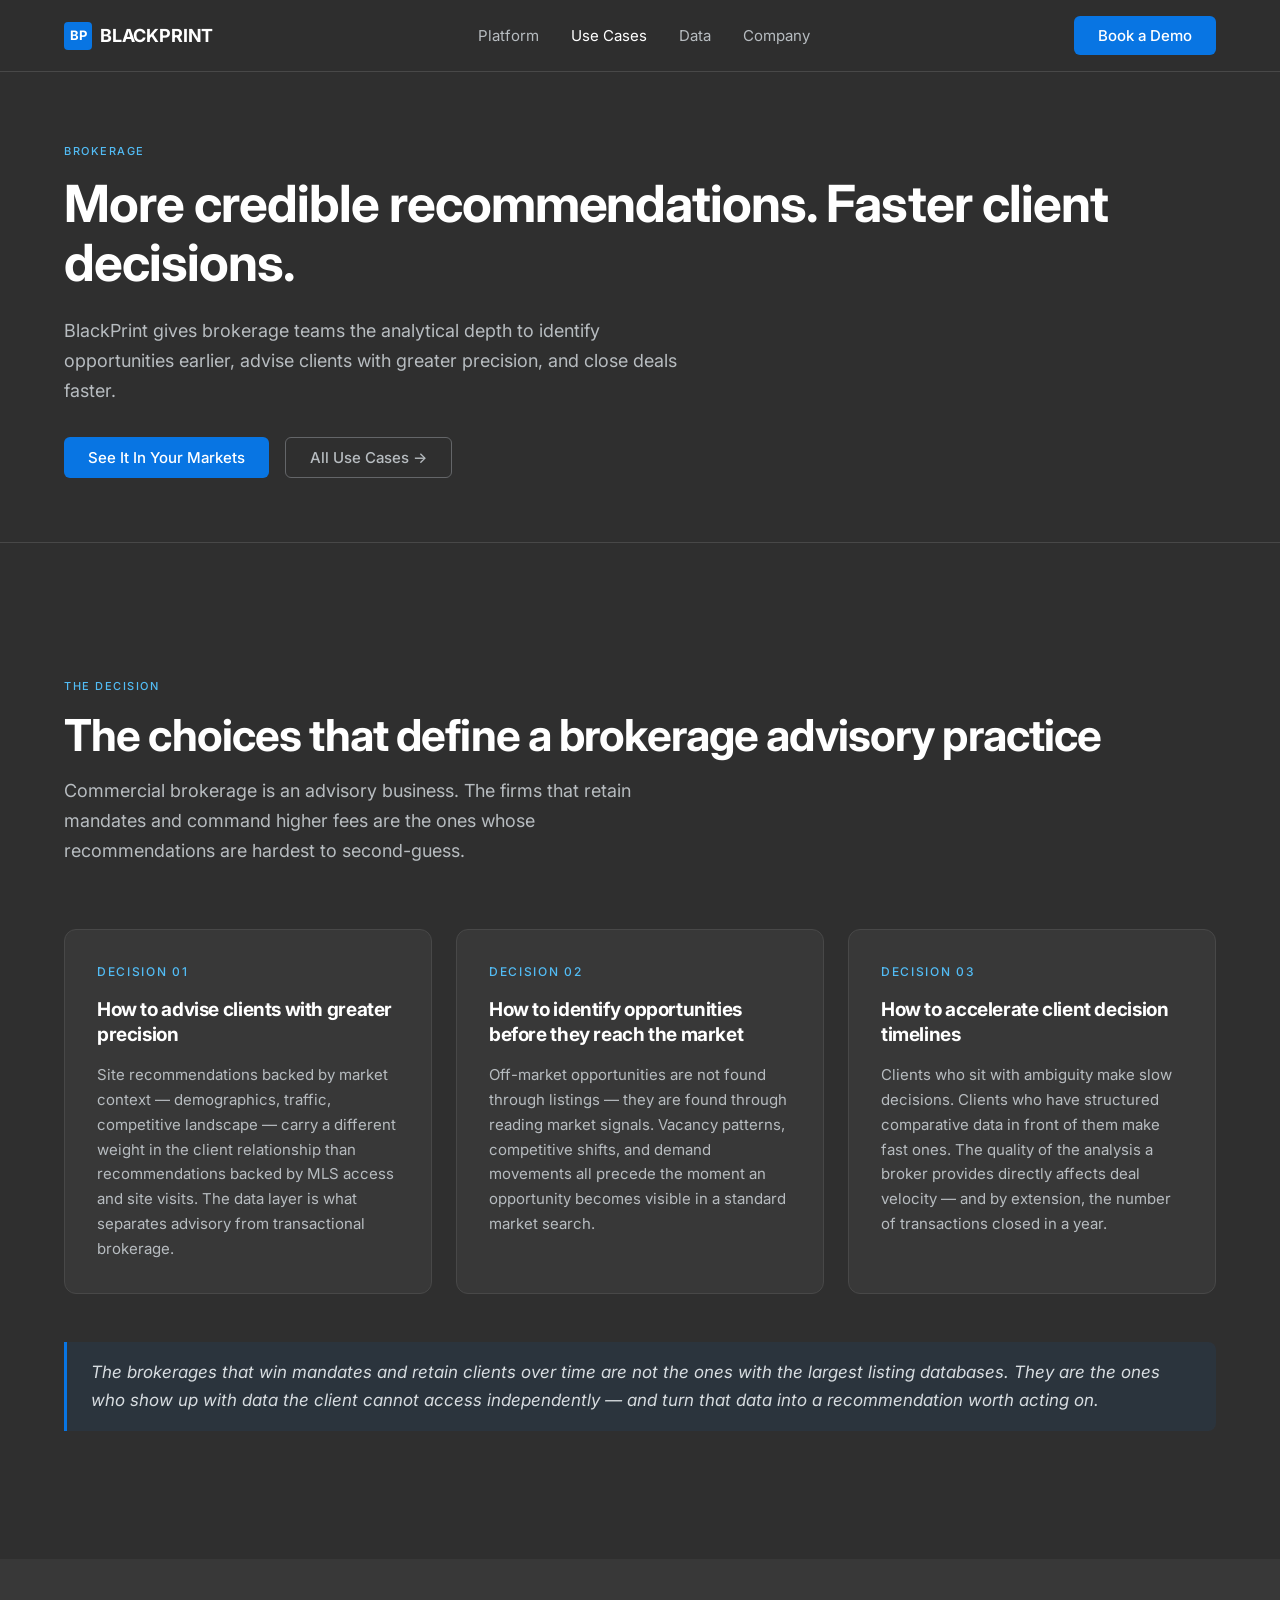
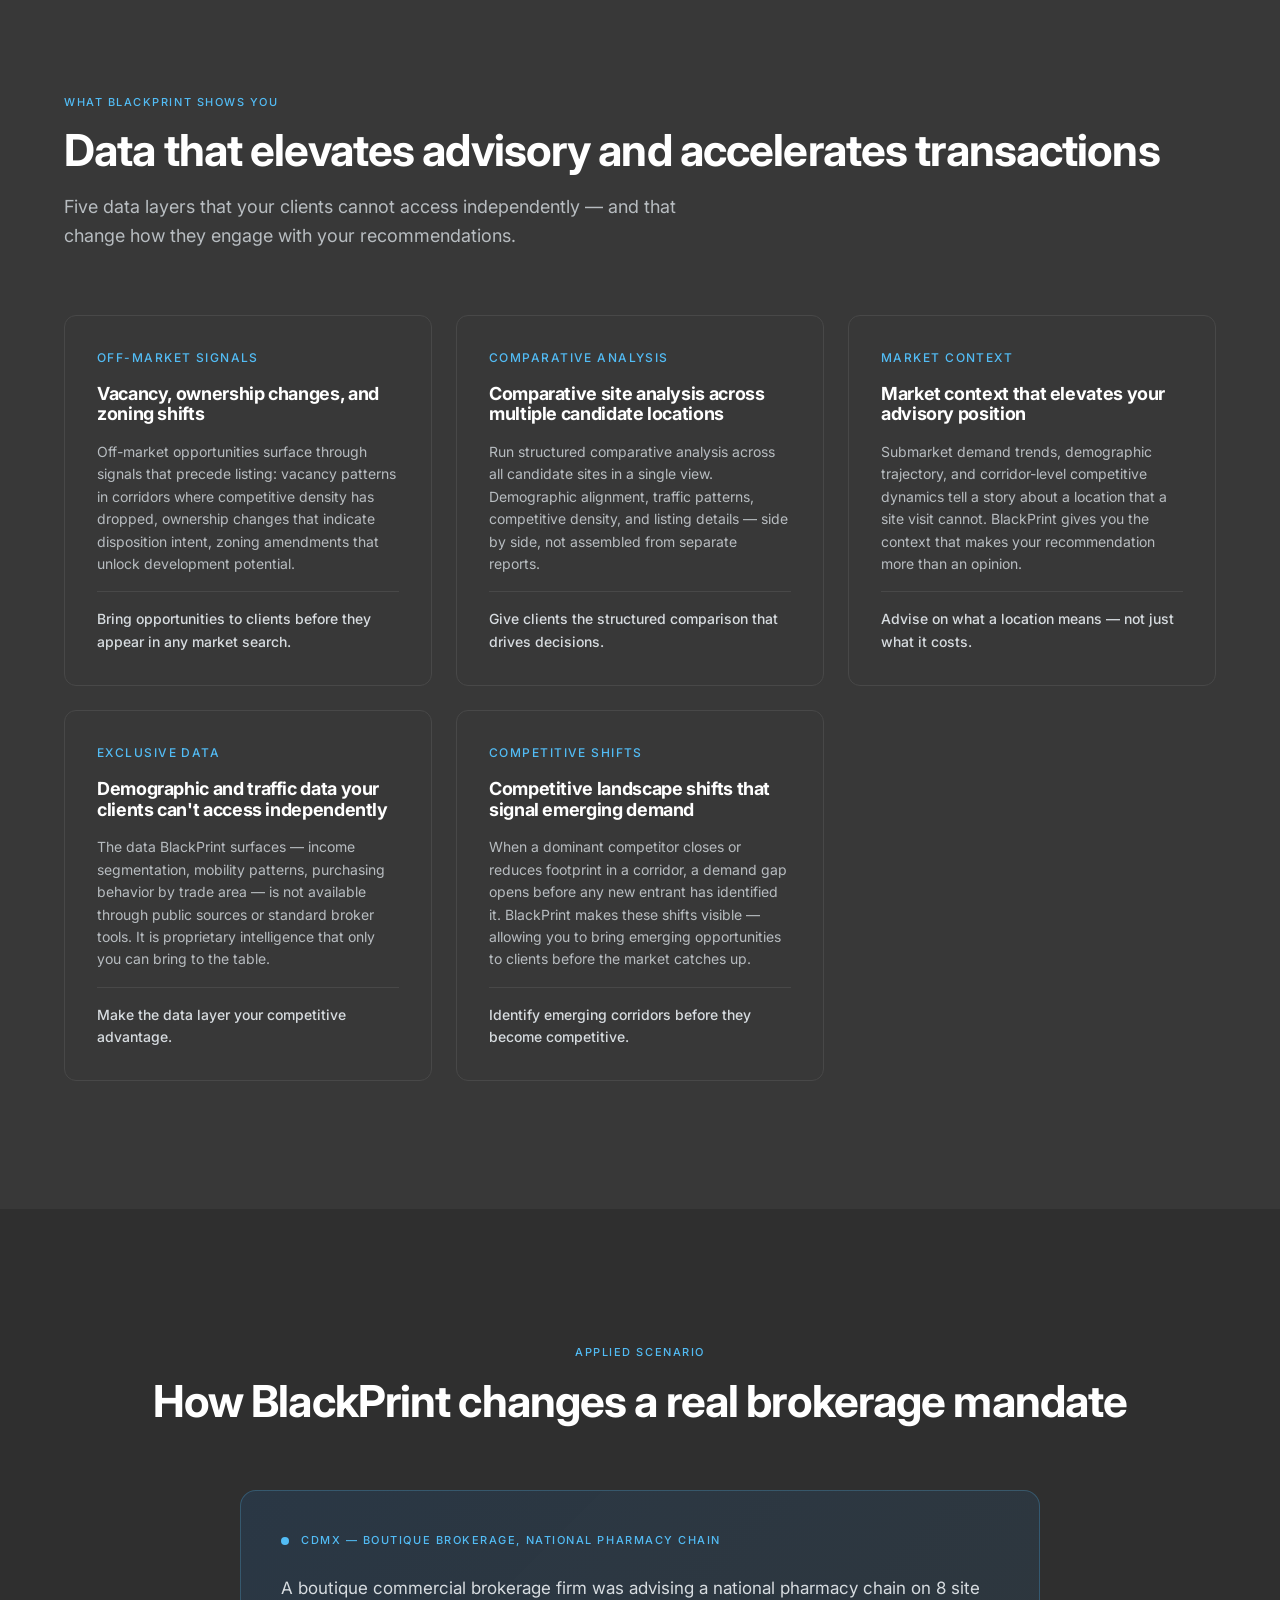
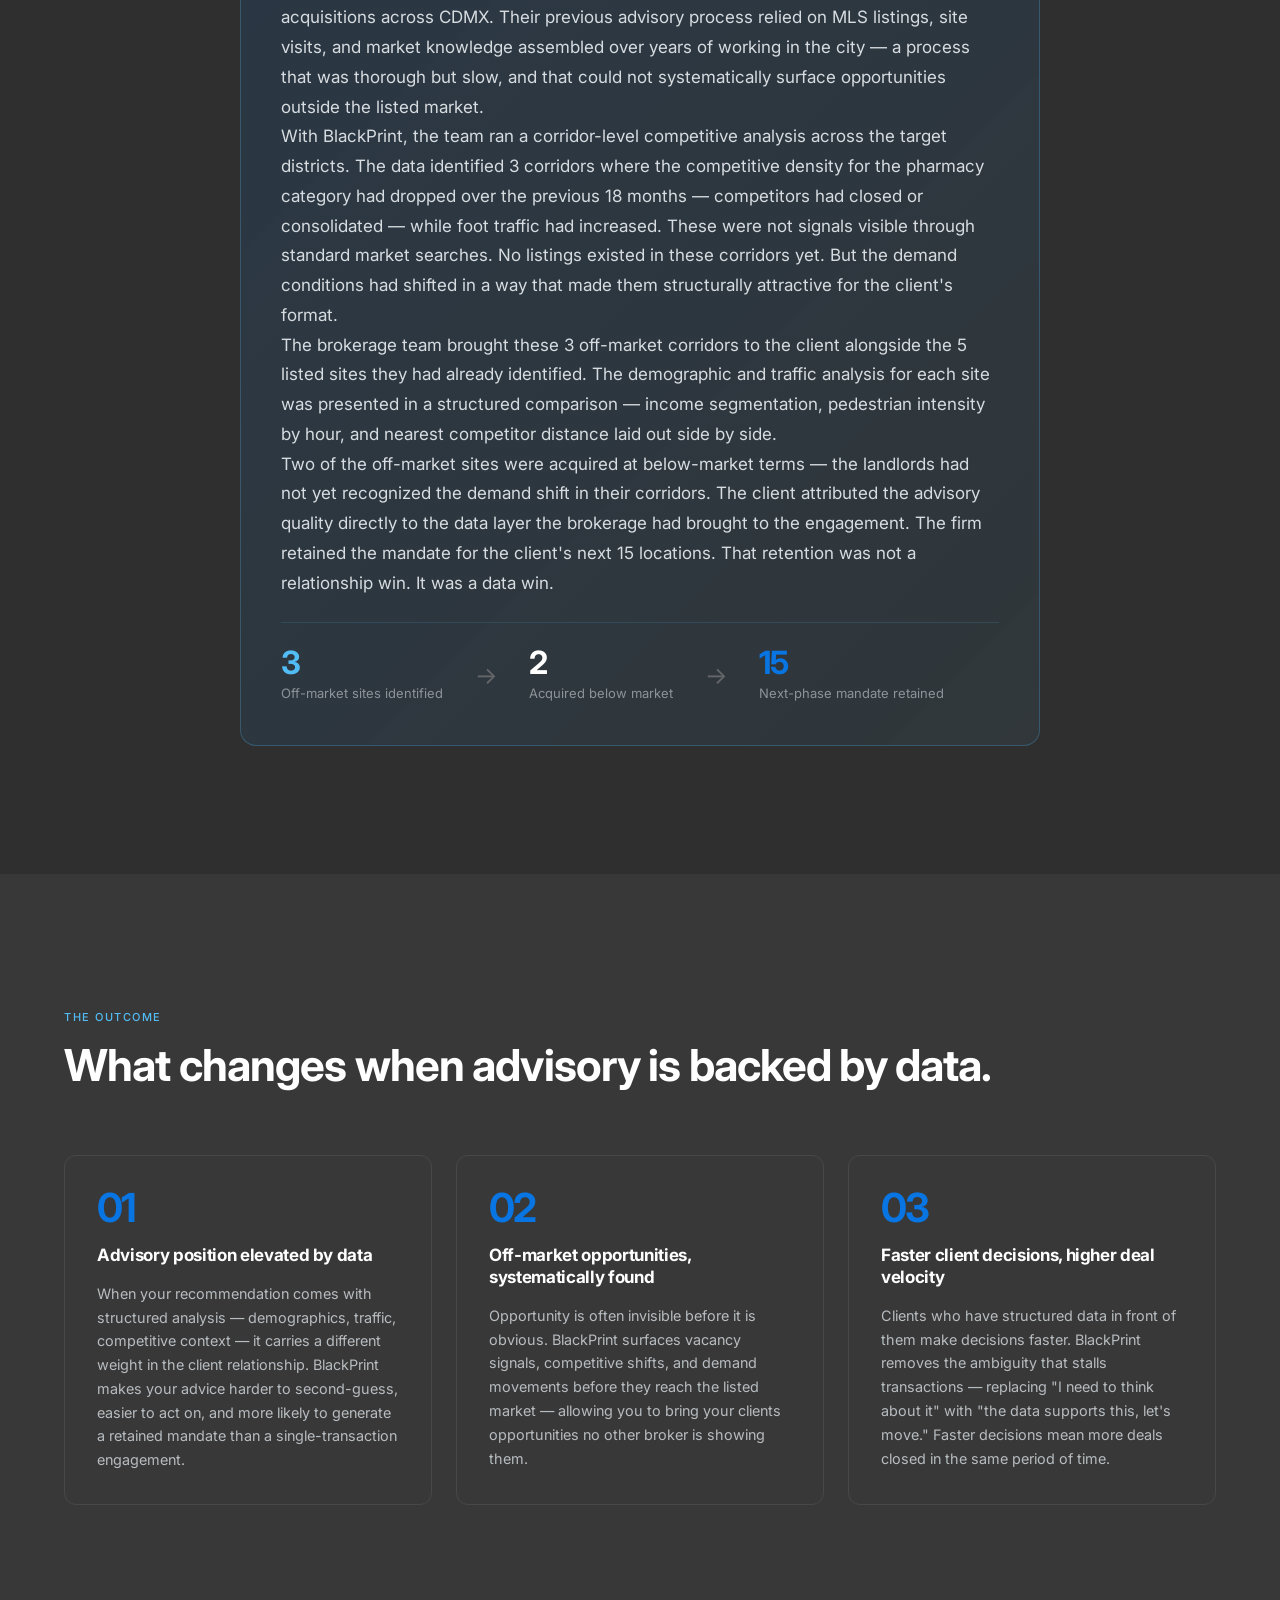
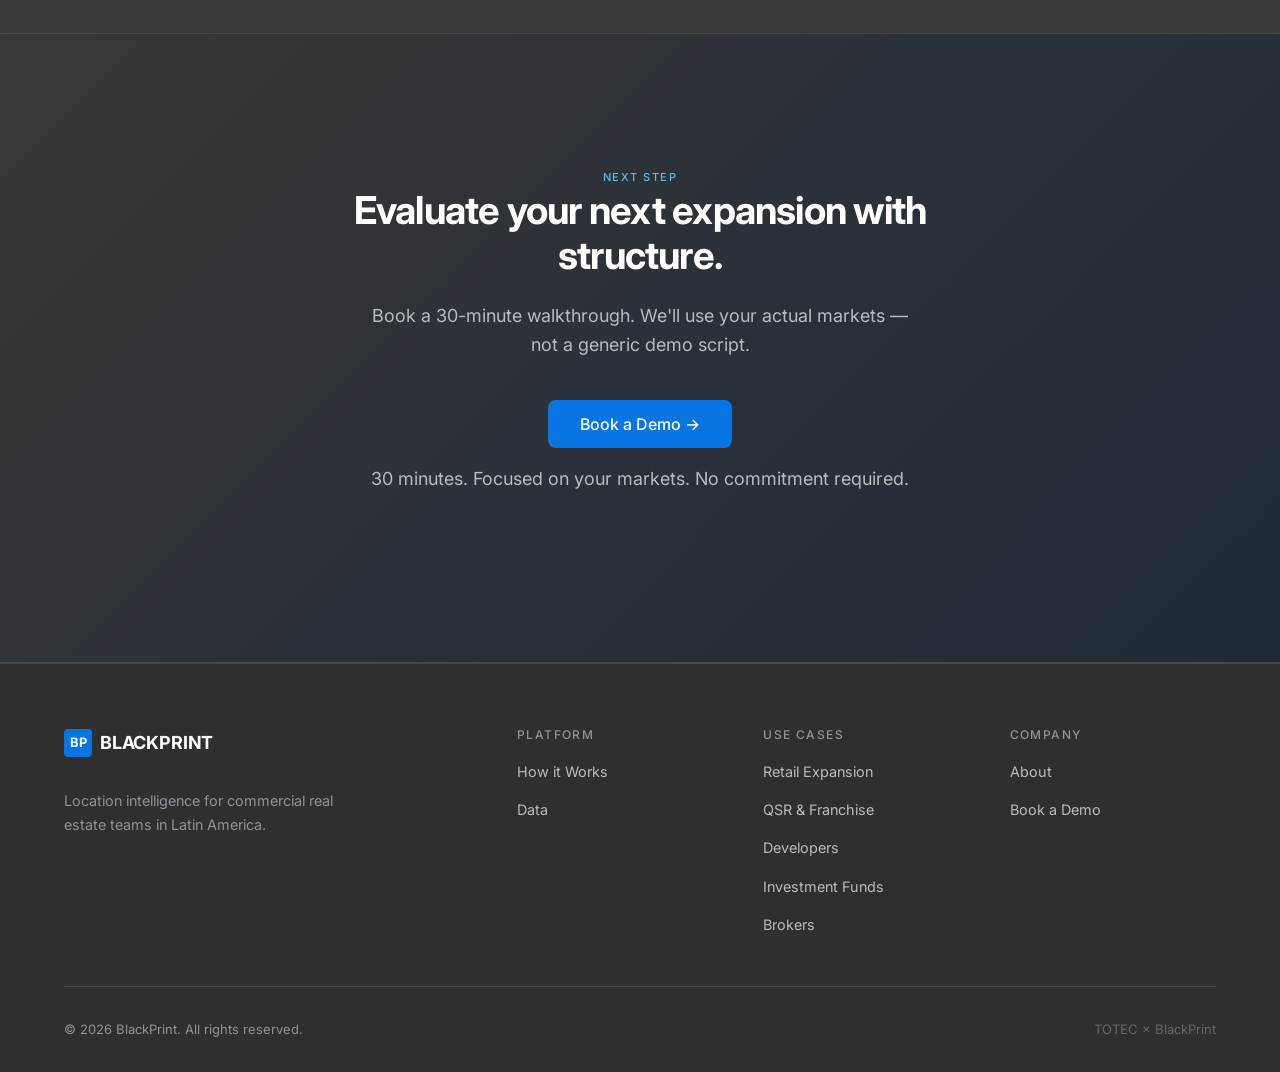
==== commit c740a2d3: "Improve funds and brokers use-case pages with richer content - funds.html: expanded with problem-car" ====
--- a/use-cases/brokers.html
+++ b/use-cases/brokers.html
@@ -29,120 +29,171 @@
   <!-- PAGE HERO -->
   <section class="page-hero">
     <div class="container">
-      <span class="eyebrow">Brokerage Firms</span>
-      <h1>More credible recommendations.<br/>Faster client decisions.</h1>
-      <p>BlackPrint gives brokerage teams the analytical depth to identify opportunities earlier, advise clients with greater precision, and close transactions at higher velocity.</p>
+      <span class="eyebrow">Brokerage</span>
+      <h1>More credible recommendations. Faster client decisions.</h1>
+      <p style="font-size:1.125rem;color:var(--depth-3);max-width:620px;margin-top:1.5rem;line-height:1.65;">BlackPrint gives brokerage teams the analytical depth to identify opportunities earlier, advise clients with greater precision, and close deals faster.</p>
       <div style="margin-top:2rem;display:flex;gap:1rem;flex-wrap:wrap;">
-        <a href="../demo.html" class="btn btn--primary">Book a Demo</a>
-        <a href="../platform.html" class="btn btn--secondary">See the platform →</a>
+        <a href="../demo.html" class="btn btn--primary">See It In Your Markets</a>
+        <a href="index.html" class="btn btn--secondary">All Use Cases →</a>
       </div>
     </div>
   </section>
 
   <!-- THE DECISION -->
+  <section class="section section--dark">
+    <div class="container">
+      <div class="section-header reveal">
+        <span class="eyebrow">The Decision</span>
+        <h2>The choices that define a brokerage advisory practice</h2>
+        <p>Commercial brokerage is an advisory business. The firms that retain mandates and command higher fees are the ones whose recommendations are hardest to second-guess.</p>
+      </div>
+
+      <div class="problem-cards reveal">
+        <div class="problem-card">
+          <div class="problem-card__number">Decision 01</div>
+          <h3>How to advise clients with greater precision</h3>
+          <p>Site recommendations backed by market context — demographics, traffic, competitive landscape — carry a different weight in the client relationship than recommendations backed by MLS access and site visits. The data layer is what separates advisory from transactional brokerage.</p>
+        </div>
+        <div class="problem-card">
+          <div class="problem-card__number">Decision 02</div>
+          <h3>How to identify opportunities before they reach the market</h3>
+          <p>Off-market opportunities are not found through listings — they are found through reading market signals. Vacancy patterns, competitive shifts, and demand movements all precede the moment an opportunity becomes visible in a standard market search.</p>
+        </div>
+        <div class="problem-card">
+          <div class="problem-card__number">Decision 03</div>
+          <h3>How to accelerate client decision timelines</h3>
+          <p>Clients who sit with ambiguity make slow decisions. Clients who have structured comparative data in front of them make fast ones. The quality of the analysis a broker provides directly affects deal velocity — and by extension, the number of transactions closed in a year.</p>
+        </div>
+      </div>
+
+      <div class="bridge-line reveal">
+        <p>The brokerages that win mandates and retain clients over time are not the ones with the largest listing databases. They are the ones who show up with data the client cannot access independently — and turn that data into a recommendation worth acting on.</p>
+      </div>
+    </div>
+  </section>
+
+  <!-- WHAT BLACKPRINT SHOWS YOU -->
   <section class="section section--mid">
-    <div class="container">
-      <div class="gap-content">
-        <div class="reveal">
-          <span class="eyebrow">The Advisory Position</span>
-          <h2 style="margin-top:0.75rem;margin-bottom:1.5rem;">The quality of your recommendation is only as strong as the data behind it.</h2>
-          <p style="color:var(--depth-3);line-height:1.65;margin-bottom:1.25rem;">Brokerage firms in Latin American CRE operate in a market where most advisory is relationship-driven and data is informally assembled. That creates an opportunity: the firm that brings structured data to client conversations occupies a different position than the one that brings market opinion.</p>
-          <p style="color:var(--depth-3);line-height:1.65;margin-bottom:1.25rem;">BlackPrint is built to make structured data part of every advisory conversation — without requiring a data team or weeks of research to prepare.</p>
-          <div class="bridge-line">
-            <p>Off-market opportunity is often invisible before it's obvious. BlackPrint surfaces vacancy signals, competitive shifts, and demand movements before they reach the listed market.</p>
-          </div>
-        </div>
-        <div class="reveal">
-          <div style="background:var(--depth-8);border:1px solid var(--depth-7);border-radius:12px;padding:var(--space-8);">
-            <p style="font-size:0.75rem;letter-spacing:0.12em;text-transform:uppercase;color:var(--depth-5);margin-bottom:1.25rem;">Decisions you're influencing</p>
-            <div style="display:flex;flex-direction:column;gap:0;">
-              <div style="display:flex;align-items:flex-start;gap:0.75rem;padding:0.875rem 0;border-bottom:1px solid var(--depth-7);font-size:0.9375rem;color:var(--depth-3);"><span style="width:6px;height:6px;border-radius:50%;background:var(--blue-highlight);flex-shrink:0;margin-top:7px;display:block;"></span>Where your client should open, lease, or acquire</div>
-              <div style="display:flex;align-items:flex-start;gap:0.75rem;padding:0.875rem 0;border-bottom:1px solid var(--depth-7);font-size:0.9375rem;color:var(--depth-3);"><span style="width:6px;height:6px;border-radius:50%;background:var(--blue-highlight);flex-shrink:0;margin-top:7px;display:block;"></span>Which off-market opportunities to bring to the relationship first</div>
-              <div style="display:flex;align-items:flex-start;gap:0.75rem;padding:0.875rem 0;border-bottom:1px solid var(--depth-7);font-size:0.9375rem;color:var(--depth-3);"><span style="width:6px;height:6px;border-radius:50%;background:var(--blue-highlight);flex-shrink:0;margin-top:7px;display:block;"></span>How to position a listing or mandate with market evidence</div>
-              <div style="display:flex;align-items:flex-start;gap:0.75rem;padding:0.875rem 0;font-size:0.9375rem;color:var(--depth-3);"><span style="width:6px;height:6px;border-radius:50%;background:var(--blue-highlight);flex-shrink:0;margin-top:7px;display:block;"></span>How to retain clients through consistently superior advisory quality</div>
-            </div>
-          </div>
-        </div>
-      </div>
-    </div>
-  </section>
-
-  <!-- WHAT BLACKPRINT SHOWS -->
-  <section class="section section--dark">
     <div class="container">
       <div class="section-header reveal">
         <span class="eyebrow">What BlackPrint Shows You</span>
-        <h2>The data your clients can't access independently — and the advisory position that comes with it.</h2>
-      </div>
-      <div class="icp-cards">
-        <div class="icp-card reveal">
-          <div class="icp-card__role">Off-Market Intelligence</div>
-          <h3>Opportunity signals before they're listed</h3>
-          <p>Vacancy indicators, ownership change signals, competitive exits, and zoning shifts that precede market activity. The ability to bring a client an opportunity they haven't seen — and explain why it's structurally sound — changes the relationship.</p>
-        </div>
+        <h2>Data that elevates advisory and accelerates transactions</h2>
+        <p>Five data layers that your clients cannot access independently — and that change how they engage with your recommendations.</p>
+      </div>
+
+      <div style="display:grid;grid-template-columns:repeat(auto-fit,minmax(280px,1fr));gap:var(--space-6);">
+
+        <div class="icp-card reveal">
+          <div class="icp-card__role">Off-Market Signals</div>
+          <h3>Vacancy, ownership changes, and zoning shifts</h3>
+          <p>Off-market opportunities surface through signals that precede listing: vacancy patterns in corridors where competitive density has dropped, ownership changes that indicate disposition intent, zoning amendments that unlock development potential.</p>
+          <div class="outcome">
+            <p>Bring opportunities to clients before they appear in any market search.</p>
+          </div>
+        </div>
+
         <div class="icp-card reveal">
           <div class="icp-card__role">Comparative Analysis</div>
-          <h3>Side-by-side site analysis</h3>
-          <p>Load multiple candidate locations simultaneously. Compare on any dimension: demographics, traffic, competitor density, listing availability, zoning. Present clients with a structured comparison instead of a list of opinions.</p>
-        </div>
+          <h3>Comparative site analysis across multiple candidate locations</h3>
+          <p>Run structured comparative analysis across all candidate sites in a single view. Demographic alignment, traffic patterns, competitive density, and listing details — side by side, not assembled from separate reports.</p>
+          <div class="outcome">
+            <p>Give clients the structured comparison that drives decisions.</p>
+          </div>
+        </div>
+
         <div class="icp-card reveal">
           <div class="icp-card__role">Market Context</div>
-          <h3>Context that elevates your advisory position</h3>
-          <p>Demographic trends, competitive dynamics, traffic pattern analysis, and demand signals for any corridor your client is considering. The data that makes your recommendation feel institutional rather than intuitive.</p>
-        </div>
-        <div class="icp-card reveal">
-          <div class="icp-card__role">Client Deliverables</div>
-          <h3>Exportable analysis for client conversations</h3>
-          <p>Structured, exportable reports that you can bring into client meetings. Not a market summary — a data-backed brief on the specific opportunity you're recommending. Formats suitable for board-level and executive review.</p>
-        </div>
+          <h3>Market context that elevates your advisory position</h3>
+          <p>Submarket demand trends, demographic trajectory, and corridor-level competitive dynamics tell a story about a location that a site visit cannot. BlackPrint gives you the context that makes your recommendation more than an opinion.</p>
+          <div class="outcome">
+            <p>Advise on what a location means — not just what it costs.</p>
+          </div>
+        </div>
+
+        <div class="icp-card reveal">
+          <div class="icp-card__role">Exclusive Data</div>
+          <h3>Demographic and traffic data your clients can't access independently</h3>
+          <p>The data BlackPrint surfaces — income segmentation, mobility patterns, purchasing behavior by trade area — is not available through public sources or standard broker tools. It is proprietary intelligence that only you can bring to the table.</p>
+          <div class="outcome">
+            <p>Make the data layer your competitive advantage.</p>
+          </div>
+        </div>
+
+        <div class="icp-card reveal">
+          <div class="icp-card__role">Competitive Shifts</div>
+          <h3>Competitive landscape shifts that signal emerging demand</h3>
+          <p>When a dominant competitor closes or reduces footprint in a corridor, a demand gap opens before any new entrant has identified it. BlackPrint makes these shifts visible — allowing you to bring emerging opportunities to clients before the market catches up.</p>
+          <div class="outcome">
+            <p>Identify emerging corridors before they become competitive.</p>
+          </div>
+        </div>
+
       </div>
     </div>
   </section>
 
   <!-- SCENARIO -->
+  <section class="section section--dark">
+    <div class="container">
+      <div class="section-header section-header--center reveal">
+        <span class="eyebrow">Applied Scenario</span>
+        <h2>How BlackPrint changes a real brokerage mandate</h2>
+      </div>
+
+      <div class="reveal" style="max-width:800px;margin:0 auto;">
+        <div style="background:linear-gradient(135deg,rgba(8,117,227,0.12),rgba(82,188,245,0.06));border:1px solid rgba(82,188,245,0.25);border-radius:16px;padding:var(--space-10);">
+          <div style="display:flex;align-items:center;gap:var(--space-3);margin-bottom:var(--space-6);">
+            <div style="width:8px;height:8px;border-radius:50%;background:var(--blue-highlight);flex-shrink:0;"></div>
+            <span class="eyebrow" style="margin:0;">CDMX — Boutique Brokerage, National Pharmacy Chain</span>
+          </div>
+          <p style="font-size:1.0625rem;color:var(--depth-1);line-height:1.75;margin-bottom:var(--space-5);">A boutique commercial brokerage firm was advising a national pharmacy chain on 8 site acquisitions across CDMX. Their previous advisory process relied on MLS listings, site visits, and market knowledge assembled over years of working in the city — a process that was thorough but slow, and that could not systematically surface opportunities outside the listed market.</p>
+          <p style="font-size:1.0625rem;color:var(--depth-1);line-height:1.75;margin-bottom:var(--space-5);">With BlackPrint, the team ran a corridor-level competitive analysis across the target districts. The data identified 3 corridors where the competitive density for the pharmacy category had dropped over the previous 18 months — competitors had closed or consolidated — while foot traffic had increased. These were not signals visible through standard market searches. No listings existed in these corridors yet. But the demand conditions had shifted in a way that made them structurally attractive for the client's format.</p>
+          <p style="font-size:1.0625rem;color:var(--depth-1);line-height:1.75;margin-bottom:var(--space-5);">The brokerage team brought these 3 off-market corridors to the client alongside the 5 listed sites they had already identified. The demographic and traffic analysis for each site was presented in a structured comparison — income segmentation, pedestrian intensity by hour, and nearest competitor distance laid out side by side.</p>
+          <p style="font-size:1.0625rem;color:var(--depth-1);line-height:1.75;margin-bottom:var(--space-6);">Two of the off-market sites were acquired at below-market terms — the landlords had not yet recognized the demand shift in their corridors. The client attributed the advisory quality directly to the data layer the brokerage had brought to the engagement. The firm retained the mandate for the client's next 15 locations. That retention was not a relationship win. It was a data win.</p>
+          <div style="display:flex;gap:var(--space-8);flex-wrap:wrap;border-top:1px solid rgba(82,188,245,0.15);padding-top:var(--space-6);">
+            <div>
+              <div style="font-size:2rem;font-weight:700;color:var(--blue-highlight);letter-spacing:-0.04em;line-height:1;">3</div>
+              <div style="font-size:0.8125rem;color:var(--depth-5);margin-top:0.25rem;">Off-market sites identified</div>
+            </div>
+            <div style="display:flex;align-items:center;color:var(--depth-6);font-size:1.5rem;">→</div>
+            <div>
+              <div style="font-size:2rem;font-weight:700;color:var(--on-primary);letter-spacing:-0.04em;line-height:1;">2</div>
+              <div style="font-size:0.8125rem;color:var(--depth-5);margin-top:0.25rem;">Acquired below market</div>
+            </div>
+            <div style="display:flex;align-items:center;color:var(--depth-6);font-size:1.5rem;">→</div>
+            <div>
+              <div style="font-size:2rem;font-weight:700;color:var(--blue-primary);letter-spacing:-0.04em;line-height:1;">15</div>
+              <div style="font-size:0.8125rem;color:var(--depth-5);margin-top:0.25rem;">Next-phase mandate retained</div>
+            </div>
+          </div>
+        </div>
+      </div>
+    </div>
+  </section>
+
+  <!-- OUTCOME BLOCKS -->
   <section class="section section--mid">
-    <div class="container" style="max-width:900px;">
-      <div class="reveal">
-        <span class="eyebrow">In Practice</span>
-        <h2 style="margin-top:0.75rem;margin-bottom:2rem;">8 sites. 2 off-market. Client retained for the next 15.</h2>
-        <div style="background:var(--depth-8);border:1px solid var(--depth-7);border-left:3px solid var(--blue-primary);border-radius:0 12px 12px 0;padding:var(--space-8);margin-bottom:var(--space-6);">
-          <p style="font-size:0.75rem;letter-spacing:0.12em;text-transform:uppercase;color:var(--depth-5);margin-bottom:1rem;">The situation</p>
-          <p style="color:var(--depth-3);line-height:1.65;">A boutique commercial brokerage advising a national pharmacy chain on 8 site acquisitions across CDMX. The client's previous advisory relationships had been transactional — brokers presenting listed inventory. The client wanted a firm that could identify opportunities the market hadn't yet priced.</p>
-        </div>
-        <div style="background:var(--depth-8);border:1px solid var(--depth-7);border-left:3px solid var(--blue-highlight);border-radius:0 12px 12px 0;padding:var(--space-8);margin-bottom:var(--space-6);">
-          <p style="font-size:0.75rem;letter-spacing:0.12em;text-transform:uppercase;color:var(--depth-5);margin-bottom:1rem;">How BlackPrint structured it</p>
-          <p style="color:var(--depth-3);line-height:1.65;">The firm used BlackPrint to scan corridors where competitor density had dropped and foot traffic had increased — signals invisible to standard MLS searches. Three off-market opportunities surfaced in corridors where a competing pharmacy chain had recently exited. Two were contacted directly before going to market. The firm presented all 8 sites with structured analysis: demographic alignment, foot traffic by hour, competitive density, and zoning confirmation.</p>
-        </div>
-        <div style="background:rgba(103,172,92,0.08);border:1px solid rgba(103,172,92,0.25);border-left:3px solid #67AC5C;border-radius:0 12px 12px 0;padding:var(--space-8);">
-          <p style="font-size:0.75rem;letter-spacing:0.12em;text-transform:uppercase;color:var(--depth-5);margin-bottom:1rem;">The outcome</p>
-          <p style="color:var(--depth-3);line-height:1.65;">Two off-market sites were acquired at below-market terms. The client attributed the advisory quality directly to the data depth — something they had not previously received from a brokerage relationship. The firm retained the mandate for the client's next 15 locations. The advisory model has since been replicated across 4 other client relationships.</p>
-        </div>
-      </div>
-    </div>
-  </section>
-
-  <!-- OUTCOMES -->
-  <section class="section section--dark">
-    <div class="container">
-      <div class="section-header section-header--center reveal">
-        <span class="eyebrow">What Changes</span>
-        <h2>Data changes the advisory relationship.</h2>
-      </div>
-      <div class="outcome-blocks">
-        <div class="outcome-block reveal">
+    <div class="container">
+      <div class="section-header reveal">
+        <span class="eyebrow">The Outcome</span>
+        <h2>What changes when advisory is backed by data.</h2>
+      </div>
+
+      <div class="outcome-blocks reveal">
+        <div class="outcome-block">
           <div class="outcome-block__num">01</div>
           <h3>Advisory position elevated by data</h3>
-          <p>When your recommendation comes with structured analysis — demographics, traffic, competitive context — it carries a different weight in the client relationship. BlackPrint makes your advice harder to second-guess and easier to act on. Clients who receive structured analysis make decisions faster and attribute the quality to the advisor who brought it.</p>
-        </div>
-        <div class="outcome-block reveal">
+          <p>When your recommendation comes with structured analysis — demographics, traffic, competitive context — it carries a different weight in the client relationship. BlackPrint makes your advice harder to second-guess, easier to act on, and more likely to generate a retained mandate than a single-transaction engagement.</p>
+        </div>
+        <div class="outcome-block">
           <div class="outcome-block__num">02</div>
           <h3>Off-market opportunities, systematically found</h3>
-          <p>Opportunity is often invisible before it's obvious. BlackPrint surfaces vacancy signals, competitive exits, and demand movements before they reach the listed market. The ability to bring a client an opportunity they haven't seen — before their competitors see it — is the most durable competitive advantage in brokerage.</p>
-        </div>
-        <div class="outcome-block reveal">
+          <p>Opportunity is often invisible before it is obvious. BlackPrint surfaces vacancy signals, competitive shifts, and demand movements before they reach the listed market — allowing you to bring your clients opportunities no other broker is showing them.</p>
+        </div>
+        <div class="outcome-block">
           <div class="outcome-block__num">03</div>
-          <h3>Higher deal velocity, stronger retention</h3>
-          <p>Clients who have structured data in front of them make decisions faster. Ambiguity stalls transactions. BlackPrint removes the ambiguity by making the evidence behind a recommendation visible and verifiable. Faster decisions mean higher deal velocity. Better decisions mean longer client relationships.</p>
+          <h3>Faster client decisions, higher deal velocity</h3>
+          <p>Clients who have structured data in front of them make decisions faster. BlackPrint removes the ambiguity that stalls transactions — replacing "I need to think about it" with "the data supports this, let's move." Faster decisions mean more deals closed in the same period of time.</p>
         </div>
       </div>
     </div>
@@ -153,8 +204,8 @@
     <div class="container">
       <div class="reveal">
         <span class="eyebrow">Next Step</span>
-        <h2>Elevate your advisory position with structured data.</h2>
-        <p>Book a 30-minute walkthrough. We'll show you how BlackPrint applies to a current client mandate you're working on — not a generic demo.</p>
+        <h2>Evaluate your next expansion with structure.</h2>
+        <p>Book a 30-minute walkthrough. We'll use your actual markets — not a generic demo script.</p>
         <div class="final-cta__actions">
           <a href="../demo.html" class="btn btn--primary btn--lg">Book a Demo →</a>
           <p class="final-cta__note">30 minutes. Focused on your markets. No commitment required.</p>
@@ -163,7 +214,6 @@
     </div>
   </section>
 
-  <!-- FOOTER -->
   <footer class="footer">
     <div class="container">
       <div class="footer__grid">
@@ -173,7 +223,7 @@
         </div>
         <div class="footer__col"><h4>Platform</h4><ul><li><a href="../platform.html">How it Works</a></li><li><a href="../data/index.html">Data</a></li></ul></div>
         <div class="footer__col"><h4>Use Cases</h4><ul><li><a href="retail.html">Retail Expansion</a></li><li><a href="qsr.html">QSR &amp; Franchise</a></li><li><a href="developers.html">Developers</a></li><li><a href="funds.html">Investment Funds</a></li><li><a href="brokers.html">Brokers</a></li></ul></div>
-        <div class="footer__col"><h4>Company</h4><ul><li><a href="../company/index.html">About</a></li><li><a href="../insights/index.html">Insights</a></li><li><a href="../demo.html">Book a Demo</a></li></ul></div>
+        <div class="footer__col"><h4>Company</h4><ul><li><a href="../company/index.html">About</a></li><li><a href="../demo.html">Book a Demo</a></li></ul></div>
       </div>
       <div class="footer__bottom"><p>© 2026 BlackPrint. All rights reserved.</p><p style="color:var(--depth-6);">TOTEC × BlackPrint</p></div>
     </div>
